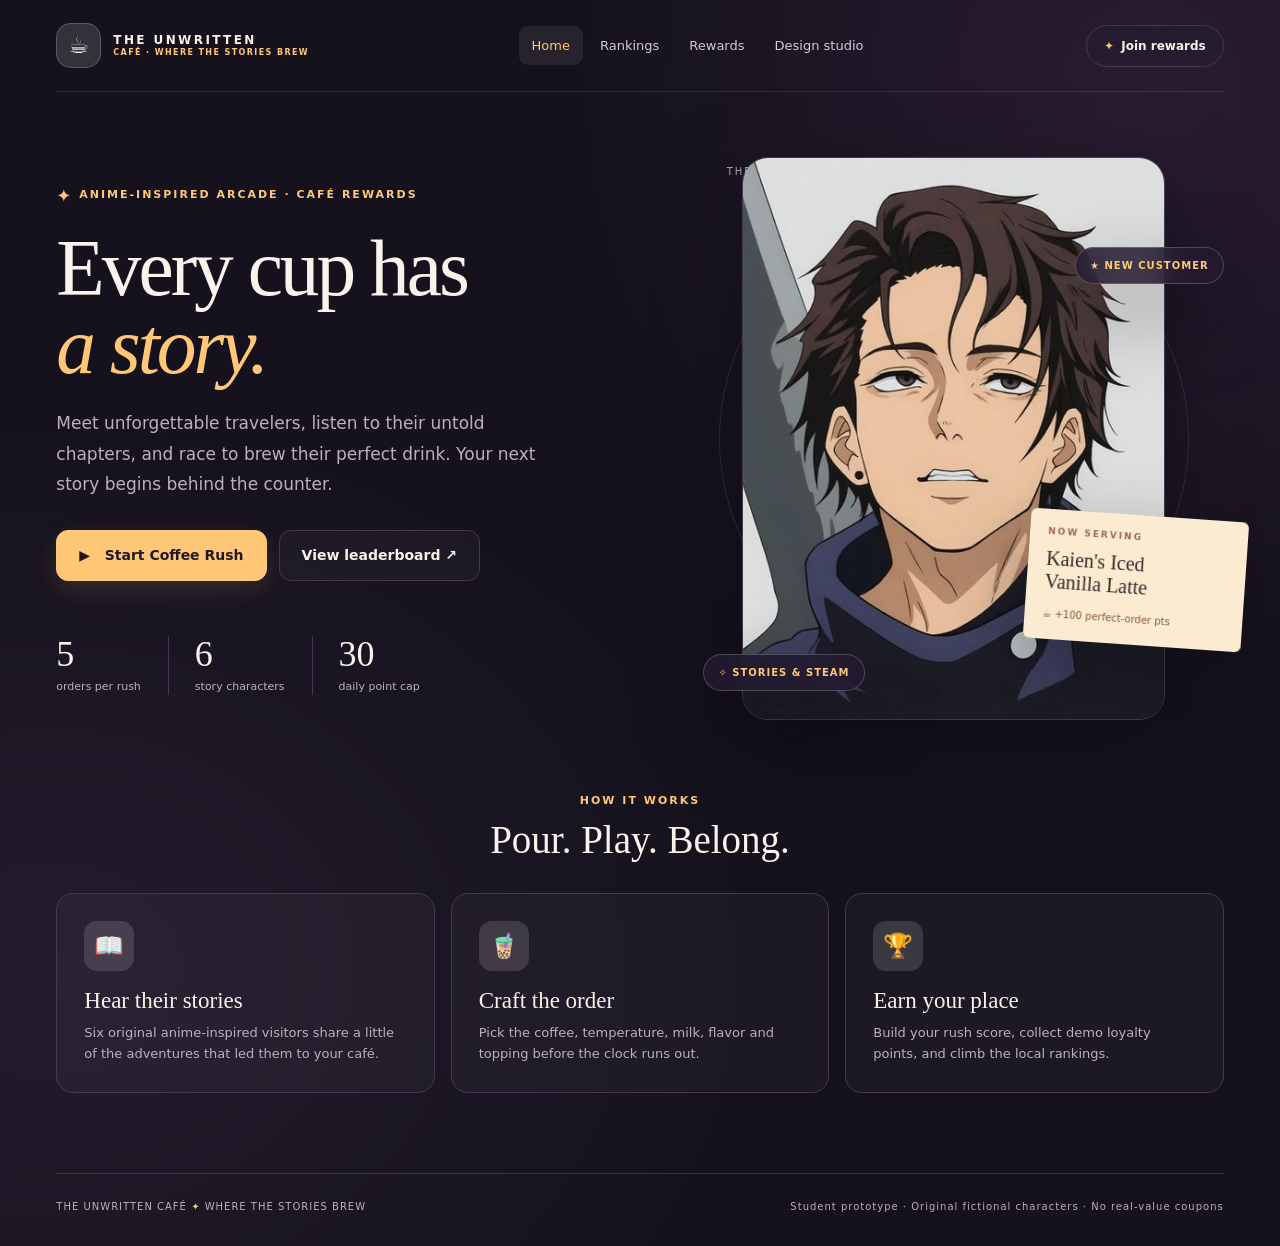
==== Play_Offline_Demo.html @ 2f31daa1 "Initial Commit" ====
<!doctype html>
<html lang="en">
<head>
  <meta charset="UTF-8" />
  <meta name="viewport" content="width=device-width, initial-scale=1.0" />
  <meta name="theme-color" content="#1c1626" />
  <meta name="description" content="Coffee Rush: Anime Edition — an original anime-inspired barista game for The Unwritten Café with demo member rewards and a local leaderboard." />
  <title>Coffee Rush: Anime Edition · The Unwritten Café</title>
  <style>
:root{--bg:#15121d;--bg2:#221b2c;--surface:#241d2f;--surface2:#2e2437;--line:#46394f;--text:#f9f4eb;--muted:#bdb0be;--accent:#ffc776;--accent2:#e08ac2;--accent-rgb:255,199,118;--good:#9ee7c4;--bad:#ffa7a0;--shadow:0 30px 80px #0a07115c;--serif:Georgia,'Times New Roman',serif}
*{box-sizing:border-box}html{scroll-behavior:smooth}body{margin:0;min-height:100vh;background:radial-gradient(ellipse at 90% 7%,#43294a70,transparent 35%),radial-gradient(ellipse at 4% 78%,#33253e80,transparent 40%),var(--bg);color:var(--text);font:15px/1.5 Inter,ui-sans-serif,system-ui,-apple-system,BlinkMacSystemFont,'Segoe UI',sans-serif}body[data-theme=mint]{--accent:#a8f2d8;--accent2:#a4dbe6;--accent-rgb:168,242,216;--bg:#10211f;--bg2:#1b312e;--surface:#1a302e;--surface2:#27403c;--line:#3d5d56;--muted:#b4d0c7}body[data-theme=amber]{--accent:#ffd28a;--accent2:#f5ad89;--accent-rgb:255,210,138;--bg:#241916;--bg2:#38251f;--surface:#38271f;--surface2:#473328;--line:#654937;--muted:#d2bbab}button,input,textarea,select{font:inherit}button{cursor:pointer}button:disabled{cursor:not-allowed;opacity:.48}button:focus-visible,input:focus-visible,select:focus-visible,textarea:focus-visible{outline:3px solid var(--accent);outline-offset:3px}a{color:var(--accent)}.site-shell{max-width:1380px;margin:auto;padding:0 clamp(18px,4.4vw,70px)}.topbar{height:92px;display:flex;align-items:center;justify-content:space-between;border-bottom:1px solid #ffffff1a;gap:20px}.brand{border:0;background:none;color:var(--text);display:flex;align-items:center;gap:12px;text-align:left;padding:4px 0;flex-shrink:0}.brand-icon{width:45px;height:45px;display:grid;place-items:center;font-size:23px;background:#fff2;border:1px solid #fff3;border-radius:15px}.brand-copy{display:flex;flex-direction:column;gap:0;letter-spacing:2.4px;line-height:1.3}.brand-copy b{font-size:12px;font-weight:900}.brand-copy small{font-size:8px;color:var(--accent);font-weight:700;letter-spacing:1.4px}.primary-nav{display:flex;gap:4px;align-items:center}.nav-btn{border:0;background:transparent;color:#d4cbd7;font-size:13px;padding:10px 13px;border-radius:9px;white-space:nowrap}.nav-btn.active,.nav-btn:hover{background:#ffffff12;color:var(--accent)}.member-chip{border:1px solid var(--line);color:var(--text);background:var(--surface);font-weight:700;border-radius:100px;padding:11px 17px;white-space:nowrap;font-size:12px}.member-chip:hover{border-color:var(--accent)}.member-dot{color:var(--accent);margin-right:3px}.screen{display:none;animation:appear .28s ease}.screen.active{display:block}@keyframes appear{from{opacity:.25;transform:translateY(8px)}to{opacity:1;transform:translateY(0)}}.hero{display:grid;grid-template-columns:1.05fr .95fr;min-height:640px;align-items:center;gap:30px;padding:65px 0 52px}.hero-copy{position:relative;z-index:2}.eyebrow{color:var(--accent);font-weight:800;font-size:11px;letter-spacing:2px}.sparkle{font-size:18px;vertical-align:middle}.hero h1{font:normal clamp(55px,6.2vw,91px)/.99 var(--serif);letter-spacing:-3px;margin:20px 0 22px}.hero h1 em{color:var(--accent);font-weight:normal}.hero p{max-width:480px;color:var(--muted);font-size:17px;line-height:1.8}.hero-actions{display:flex;flex-wrap:wrap;gap:12px;margin-top:30px}.btn{border-radius:12px;font-weight:850;padding:14px 22px;border:1px solid transparent;display:inline-flex;align-items:center;justify-content:center;transition:.18s;gap:8px;font-size:14px}.btn-primary{background:var(--accent);color:#221824;border-color:var(--accent);box-shadow:0 9px 23px rgba(var(--accent-rgb),.12)}.btn-primary:hover:not(:disabled){filter:brightness(1.07);transform:translateY(-1px)}.btn-ghost{background:#ffffff08;border-color:var(--line);color:var(--text)}.btn-ghost:hover{background:#ffffff14;border-color:var(--accent)}.btn-small{padding:10px 14px;font-size:12px}.hero-stats{display:flex;margin-top:55px;gap:26px}.hero-stats div{display:flex;flex-direction:column;padding-right:27px;border-right:1px solid var(--line)}.hero-stats div:last-child{border:0}.hero-stats strong{font:normal 36px/1 var(--serif);color:var(--text)}.hero-stats span{color:var(--muted);font-size:11px;margin-top:7px}.hero-visual{position:relative;min-height:530px;display:flex;align-items:center;justify-content:center}.glow-orb{position:absolute;width:420px;height:420px;background:radial-gradient(circle,#ffa6c349,#9a5a9840 52%,transparent 68%);border-radius:50%;filter:blur(10px)}.orbit{position:absolute;border:1px solid #eac1ab25;border-radius:50%;width:470px;height:470px;transform:rotate(-30deg)}.orbit-two{width:365px;height:365px;border-style:dashed;transform:rotate(27deg)}.preview-headline{position:absolute;top:7px;left:8%;font-size:10px;letter-spacing:2px;color:var(--muted);display:flex;gap:25px}.preview-headline span{color:var(--accent)}.hero-portrait{z-index:1;width:clamp(290px,33vw,440px);max-width:95%;filter:drop-shadow(0 23px 40px #0b091385)}.hero-portrait img{display:block;width:100%;aspect-ratio:3/4;object-fit:cover;object-position:50% 15%;border-radius:26px;border:1px solid #ffffff30;animation:floaty 6s ease-in-out infinite}.floating-tag,.floating-ticket{position:absolute;z-index:2;box-shadow:var(--shadow);backdrop-filter:blur(15px)}.floating-tag{background:#241b31d9;border:1px solid #fff3;border-radius:30px;padding:10px 14px;letter-spacing:1px;font-weight:800;font-size:10px;color:var(--accent)}.tag-top{top:90px;right:0}.tag-bottom{bottom:29px;left:20px}.floating-ticket{right:-4%;bottom:75px;background:#fbebd0;color:#35292a;transform:rotate(4deg);border-radius:6px;padding:16px 18px;width:218px}.floating-ticket small{display:block;font-size:9px;letter-spacing:2px;font-weight:900;color:#986c59}.floating-ticket strong{display:block;font:normal 20px/1.15 var(--serif);margin:8px 0}.floating-ticket span{font-size:10px;color:#865845}.section-intro{text-align:center;padding:16px 0 25px}.section-intro h2{font:normal 39px var(--serif);margin:6px}.feature-grid{display:grid;grid-template-columns:repeat(3,1fr);gap:16px;margin-bottom:80px}.feature{background:#ffffff08;border:1px solid var(--line);padding:27px;border-radius:17px}.feature-icon{display:grid;place-items:center;border-radius:13px;width:50px;height:50px;background:#fff2;font-size:24px}.feature h3{margin:17px 0 8px;font:normal 23px var(--serif)}.feature p{color:var(--muted);font-size:13px;margin:0;line-height:1.65}.footer{display:flex;justify-content:space-between;border-top:1px solid #fff2;padding:25px 0 32px;color:var(--muted);font-size:10px;letter-spacing:1px;gap:15px}.gold{color:var(--accent)}.section-top{padding:58px 0 27px;display:flex;justify-content:space-between;align-items:end;gap:25px}.section-top h2{font:normal clamp(33px,4vw,53px) var(--serif);letter-spacing:-1px;margin:7px 0}.section-top p{max-width:580px;margin:9px 0;color:var(--muted)}.soft-pill{background:#fff1;color:var(--accent);font-size:12px;font-weight:800;border:1px solid var(--line);padding:12px 17px;border-radius:50px;white-space:nowrap}.panel{background:linear-gradient(140deg,var(--surface),var(--bg2));border:1px solid var(--line);border-radius:19px;padding:25px}.panel h3{font:normal 25px var(--serif);margin:0 0 18px}.panel-top{display:flex;align-items:center;justify-content:space-between;gap:12px;margin-bottom:18px}.segmented{display:inline-flex;background:#0a08113a;padding:4px;border-radius:12px;gap:3px}.seg{background:none;color:var(--muted);border:0;padding:10px 19px;border-radius:9px;font-size:12px;font-weight:800}.seg.active{background:var(--accent);color:#28202a}.tiny-note{color:var(--muted);font-size:12px}.leader-row{display:grid;grid-template-columns:60px 1fr 140px;gap:12px;align-items:center;border-bottom:1px solid #fff1;padding:17px 12px;border-radius:10px}.leader-row:last-child{border-bottom:0}.leader-row.me{background:rgba(var(--accent-rgb),.12);border:1px solid rgba(var(--accent-rgb),.4);margin-top:4px}.rank-medal{font-size:23px;text-align:center}.player-name{font-weight:800}.player-meta{display:block;font-size:10px;color:var(--muted);font-weight:500}.leader-score{text-align:right;font-size:19px;font-weight:800;font-variant-numeric:tabular-nums}.leader-score small{font-size:10px;font-weight:500;color:var(--muted);display:block}.demo-note{font-size:11px;color:var(--muted);line-height:1.6;padding-top:16px}.panel-bottom-action{display:flex;justify-content:center;margin:25px 0 70px}.points-balance{display:flex;flex-direction:column;min-width:155px;text-align:center;border-radius:16px;background:rgba(var(--accent-rgb),.11);border:1px solid rgba(var(--accent-rgb),.36);padding:14px 25px}.points-balance small{font-size:10px;letter-spacing:1px;color:var(--muted);font-weight:800}.points-balance strong{font:normal 42px var(--serif);color:var(--accent)}.points-balance span{font-size:11px;color:var(--muted)}.reward-rules{display:grid;grid-template-columns:repeat(4,1fr);gap:12px;margin-bottom:25px}.reward-rules div{background:#fff1;padding:16px;border:1px solid var(--line);border-radius:12px;display:flex;flex-direction:column}.reward-rules b{color:var(--accent);font:normal 30px var(--serif)}.reward-rules span{font-size:12px;color:var(--muted)}.reward-grid{display:grid;grid-template-columns:repeat(4,1fr);gap:14px}.reward-card{border:1px solid var(--line);border-radius:16px;padding:23px;background:var(--surface);display:flex;flex-direction:column;min-height:238px}.reward-emoji{font-size:31px;margin-bottom:15px}.reward-card h3{font:normal 22px var(--serif);margin:0 0 8px}.reward-card p{font-size:12px;color:var(--muted);flex:1}.reward-card .cost{font-size:13px;color:var(--accent);font-weight:900;display:block;margin-bottom:12px}.reward-card .btn{width:100%}.two-column-below{display:grid;grid-template-columns:1fr 1fr;gap:16px;margin:25px 0 15px}.badge-list{display:flex;gap:10px;flex-wrap:wrap}.badge{background:#ffffff10;border:1px solid var(--line);border-radius:100px;padding:9px 14px;font-size:12px}.badge.locked{color:#827787;filter:grayscale(1)}.redemption-list{max-height:175px;overflow:auto}.redeem-item{border-bottom:1px solid var(--line);padding:8px 0;font-size:12px}.redeem-item small{display:block;color:var(--accent)}.muted{color:var(--muted)}.studio-grid{display:grid;grid-template-columns:1fr 1fr;gap:18px}.studio-panel{padding:26px}.studio-panel h3{font:normal 26px var(--serif);margin:12px 0 8px}.studio-panel p{color:var(--muted);font-size:13px}.studio-num{color:var(--accent);font-size:10px;letter-spacing:2px;font-weight:900}.studio-wide{grid-column:1/-1}.theme-options{display:flex;flex-wrap:wrap;gap:8px;margin-top:21px}.theme-swatch{background:#ffffff0d;color:var(--text);border:1px solid var(--line);padding:12px 14px;border-radius:10px;font-size:12px;font-weight:800}.theme-swatch.active{border-color:var(--accent);background:rgba(var(--accent-rgb),.12)}.swatch-dot{width:13px;height:13px;display:inline-block;vertical-align:middle;border-radius:50%;margin-right:6px}.plum-dot{background:#d991cb}.mint-dot{background:#a8f2d8}.amber-dot{background:#ffd28a}label{font-size:12px;display:block;font-weight:800;margin:12px 0 8px}select,input,textarea{width:100%;padding:13px;border-radius:9px;background:#100e18a8;color:var(--text);border:1px solid var(--line);resize:vertical}option{background:#251b2a}.form-hint{font-size:11px;color:var(--muted);display:block;margin-top:8px}.story-editor{display:grid;grid-template-columns:250px 1fr;gap:16px}.studio-actions{display:flex;gap:10px;align-items:center;margin-top:15px;flex-wrap:wrap}.studio-footer{display:flex;justify-content:space-between;align-items:center;gap:25px;margin:25px 0 70px}.studio-footer p{font-size:12px;color:var(--muted);max-width:600px}.game-header{display:flex;justify-content:space-between;gap:15px;align-items:center;padding:34px 0 17px}.game-header h2{font:normal 37px var(--serif);margin:4px 0}.game-header-right{display:flex;align-items:center;gap:24px}.metric{display:flex;flex-direction:column}.metric small{color:var(--muted);font-size:9px;font-weight:800;letter-spacing:1.5px}.metric strong{font-size:24px;font-variant-numeric:tabular-nums}.icon-button{border:1px solid var(--line);background:#ffffff0c;color:var(--text);border-radius:10px;width:40px;height:40px}.stage-track{display:grid;grid-template-columns:repeat(5,1fr);gap:7px;margin-bottom:22px}.stage-dot{height:6px;background:var(--line);border-radius:10px}.stage-dot.done{background:var(--good)}.stage-dot.current{background:var(--accent)}.game-stage{min-height:490px}.story-layout{display:grid;grid-template-columns:.85fr 1.15fr;gap:25px;align-items:stretch;margin-bottom:60px}.character-display{min-height:440px;overflow:hidden;position:relative;display:flex;align-items:flex-end;justify-content:center;background:radial-gradient(circle at 45% 43%,rgba(var(--accent-rgb),.15),transparent 58%),var(--surface);border:1px solid var(--line);border-radius:20px}.character-display img{position:absolute;inset:0;width:100%;height:100%;object-fit:cover;object-position:50% 14%;transform-origin:50% 0;animation:slideIn .6s cubic-bezier(.2,.8,.2,1) both,breathe 5s ease-in-out .6s infinite}.character-display::after{content:"";position:absolute;inset:0;pointer-events:none;background:linear-gradient(180deg,transparent 55%,#150f1dcc)}.character-display .portrait-caption{z-index:2}.character-display .portrait-caption{position:absolute;bottom:0;background:linear-gradient(transparent,#13101df0);padding:45px 15px 17px;left:0;right:0;text-align:center;color:var(--text);font:normal 26px var(--serif)}.story-box{padding:52px 45px;display:flex;flex-direction:column;justify-content:center;border:1px solid var(--line);border-radius:20px;background:linear-gradient(140deg,var(--surface),var(--bg2))}.chapter-kicker{color:var(--accent);font-size:11px;font-weight:900;letter-spacing:2px}.story-box h3{font:normal 44px var(--serif);margin:12px 0 5px}.story-box .alias{font-size:13px;color:var(--muted)}.speech{font:italic 21px/1.6 var(--serif);margin:35px 0;color:#fff6eb;min-height:116px}.story-box .btn{align-self:flex-start}.tip{font-size:11px;color:var(--muted);margin:15px 0}.brew-layout{display:grid;grid-template-columns:320px 1fr;gap:21px;align-items:start;margin-bottom:60px}.order-sidebar{position:sticky;top:20px}.order-ticket{background:#fbedd7;color:#382827;padding:23px;border-radius:13px;box-shadow:0 15px 0 #f4d8af10,0 26px 50px #0004}.order-ticket .ticket-top{text-align:center;letter-spacing:2px;font-size:10px;font-weight:900;border-bottom:2px dashed #b89b7c;padding-bottom:12px}.order-ticket h3{font:normal 30px/1.1 var(--serif);margin:15px 0 8px;text-align:center}.order-ticket .visitor{color:#926d55;text-align:center;font-size:11px;margin-bottom:22px}.ticket-ingredients{display:flex;flex-direction:column;gap:8px;padding:16px 0;border-top:1px dashed #c4aa88}.ticket-line{display:flex;align-items:start;justify-content:space-between;gap:10px;font-size:12px}.ticket-line b{font-size:12px;text-align:right}.ticket-bottom{text-align:center;border-top:1px dashed #c4aa88;margin-top:7px;padding-top:11px;font-size:10px;letter-spacing:1px}.character-mini{margin-top:15px;border:1px solid var(--line);border-radius:12px;background:var(--surface);display:flex;align-items:center;padding:9px;gap:12px}.character-mini .mini-art{width:60px;height:66px;overflow:hidden;flex:0 0 60px}.character-mini img{width:100%;height:100%;object-fit:cover;object-position:50% 15%;border-radius:50%;animation:bob 2.4s ease-in-out infinite}.character-mini strong{font-size:13px}.character-mini small{display:block;color:var(--muted);font-size:11px}.brew-main{background:linear-gradient(145deg,var(--surface),var(--bg2));border:1px solid var(--line);border-radius:18px;padding:22px 25px}.timer-line{display:flex;align-items:center;justify-content:space-between;gap:15px;margin-bottom:7px}.timer-line strong{color:var(--accent);font-size:23px;font-variant-numeric:tabular-nums}.timer-line strong.urgent{color:var(--bad)}.timer-line span{font-size:12px;font-weight:800}.timer-track{height:8px;background:#fff2;border-radius:10px;overflow:hidden}.timer-fill{height:100%;background:var(--accent);border-radius:10px;transition:width .12s linear}.timer-fill.urgent{background:var(--bad)}.brew-intro{display:flex;justify-content:space-between;align-items:center;gap:10px;margin:21px 0 17px}.brew-intro h3{font:normal 28px var(--serif);margin:0}.brew-intro span{font-size:12px;color:var(--muted)}.ingredient-group{margin:0 0 16px}.ingredient-group h4{font-size:11px;color:var(--accent);font-weight:900;letter-spacing:1.3px;text-transform:uppercase;margin:0 0 8px}.option-row{display:flex;gap:7px;flex-wrap:wrap}.ingredient-option{border:1px solid var(--line);background:#fff1;color:var(--text);font-size:12px;padding:9px 12px;border-radius:9px;transition:.15s}.ingredient-option:hover{border-color:var(--accent)}.ingredient-option.selected{background:var(--accent);border-color:var(--accent);color:#241b25;font-weight:900}.brew-controls{display:flex;justify-content:space-between;align-items:center;gap:20px;border-top:1px solid var(--line);margin-top:13px;padding-top:21px;flex-wrap:wrap}.tray-status{font-size:12px;color:var(--muted)}.brew-controls .btn{min-width:150px}.feedback-layout{display:grid;grid-template-columns:1fr 1fr;gap:20px;margin-bottom:60px}.feedback-hero,.feedback-details{background:var(--surface);border:1px solid var(--line);border-radius:18px;padding:45px 32px}.feedback-symbol{font-size:50px}.feedback-hero h3{font:normal 39px var(--serif);margin:7px 0}.feedback-hero p{color:var(--muted)}.feedback-plus{font:normal 52px var(--serif);color:var(--accent);margin:15px 0}.feedback-details h4{margin:0 0 20px;font:normal 25px var(--serif)}.feedback-item{display:flex;justify-content:space-between;border-bottom:1px solid var(--line);padding:10px 0;gap:12px;font-size:13px}.feedback-item span:first-child{color:var(--muted)}.correct-mark{color:var(--good);font-weight:800}.wrong-mark{color:var(--bad);font-weight:800}.feedback-quote{font:italic 17px/1.5 var(--serif);margin:22px 0 19px;color:#f3d4b7}.results-wrap{max-width:820px;margin:55px auto 75px;text-align:center}.results-icon{font-size:55px}.results-wrap h2{font:normal 55px var(--serif);margin:13px 0}.results-wrap>p{color:var(--muted)}.result-grid{display:grid;grid-template-columns:repeat(3,1fr);gap:13px;margin:30px 0}.result-stat{border:1px solid var(--line);background:var(--surface);padding:21px;border-radius:13px}.result-stat small{display:block;color:var(--muted);font-size:11px;text-transform:uppercase;letter-spacing:1px}.result-stat strong{font:normal 37px var(--serif);color:var(--accent)}.result-info{border:1px solid var(--line);background:#ffffff08;border-radius:14px;padding:24px;text-align:left}.result-info h3{margin:0 0 15px;font:normal 23px var(--serif)}.result-points{display:flex;align-items:center;justify-content:space-between;margin-bottom:6px;font-size:13px}.result-points b{color:var(--accent)}.result-actions{display:flex;gap:10px;justify-content:center;margin-top:28px;flex-wrap:wrap}.modal-backdrop{position:fixed;inset:0;background:#06030acb;z-index:10;display:flex;justify-content:center;align-items:center;padding:18px;backdrop-filter:blur(9px)}.hidden{display:none!important}.modal-card{position:relative;max-width:460px;width:100%;background:var(--surface);border:1px solid var(--line);border-radius:20px;padding:34px;box-shadow:var(--shadow)}.modal-card h2{font:normal 37px var(--serif);margin:13px 0}.modal-card p{color:var(--muted);font-size:13px;line-height:1.7}.modal-card input{margin-bottom:8px}.modal-close{position:absolute;top:17px;right:20px;background:none;border:0;color:var(--muted)}.form-error{color:var(--bad)!important;min-height:19px}.fill{width:100%}.toast{position:fixed;z-index:30;bottom:22px;right:22px;max-width:370px;padding:15px 21px;background:#fbebd3;color:#392a27;border-radius:12px;box-shadow:var(--shadow);font-size:13px;font-weight:800}
@media(max-width:1120px){.brand-copy small{display:none}.nav-btn{padding:8px 9px}.hero{min-height:570px}.hero-visual{min-height:465px}.orbit{width:385px;height:385px}.orbit-two{width:305px;height:305px}.floating-ticket{right:-2%;bottom:50px}.tag-top{right:0}.reward-grid{grid-template-columns:repeat(2,1fr)}}
@media(max-width:820px){.topbar{height:auto;min-height:78px;flex-wrap:wrap;padding:15px 0}.primary-nav{order:3;width:100%;overflow:auto;justify-content:center}.member-chip{margin-left:auto}.hero{grid-template-columns:1fr;padding:45px 0;gap:0}.hero h1{font-size:69px}.hero-visual{min-height:450px;max-width:550px;width:100%;margin:auto}.hero-stats{margin-top:35px}.feature-grid{grid-template-columns:1fr}.feature{padding:19px}.feature-grid{margin-bottom:50px}.brew-layout{grid-template-columns:1fr}.order-sidebar{position:static;display:grid;grid-template-columns:1fr 1fr;gap:12px}.character-mini{align-self:start;margin-top:0}.story-layout,.feedback-layout{grid-template-columns:1fr}.character-display{min-height:330px}.story-box{padding:35px}.story-box h3{font-size:34px}.reward-rules{grid-template-columns:repeat(2,1fr)}.studio-grid{grid-template-columns:1fr}.studio-wide{grid-column:auto}}
@media(max-width:540px){.site-shell{padding:0 15px}.brand-copy b{letter-spacing:1.5px;font-size:10px}.brand-icon{width:40px;height:40px}.member-chip{font-size:10px;padding:9px}.hero h1{font-size:55px}.hero p{font-size:14px}.hero-actions .btn{width:100%}.hero-stats{gap:9px}.hero-stats div{padding-right:13px}.hero-stats strong{font-size:30px}.hero-stats span{font-size:10px}.hero-visual{min-height:410px}.hero-portrait{width:290px}.orbit{width:280px;height:280px}.orbit-two{width:220px;height:220px}.floating-ticket{width:155px;padding:12px;right:0;bottom:40px}.floating-ticket strong{font-size:15px}.floating-ticket span{font-size:8px}.tag-top{top:54px}.tag-bottom{bottom:2px}.preview-headline{top:9px;font-size:8px}.footer{flex-direction:column}.section-top{align-items:start;flex-direction:column;padding-top:38px}.section-top h2{font-size:39px}.panel{padding:18px}.panel-top{flex-direction:column;align-items:start}.seg{padding:9px 13px}.leader-row{grid-template-columns:39px 1fr 85px;padding:14px 5px}.leader-score{font-size:16px}.points-balance{width:100%;flex-direction:row;align-items:center;justify-content:center;gap:10px}.points-balance strong{font-size:29px}.reward-grid{grid-template-columns:1fr 1fr;gap:9px}.reward-card{padding:15px;min-height:250px}.reward-card h3{font-size:18px}.reward-card p{font-size:11px}.reward-card .btn{font-size:11px;padding:9px}.two-column-below{grid-template-columns:1fr}.story-editor{grid-template-columns:1fr}.studio-footer{align-items:start;flex-direction:column}.game-header h2{font-size:27px}.game-header-right{gap:10px}.metric strong{font-size:18px}.story-box{padding:25px}.story-box .speech{font-size:18px}.order-sidebar{grid-template-columns:1fr}.order-ticket{padding:16px}.character-mini{display:none}.brew-main{padding:17px}.brew-intro{align-items:start;flex-direction:column}.result-grid{gap:7px}.result-stat{padding:14px 5px}.result-stat strong{font-size:26px}.results-wrap h2{font-size:41px}.feedback-hero,.feedback-details{padding:25px}.feedback-plus{font-size:40px}.modal-card{padding:27px}}
@media(prefers-reduced-motion:reduce){*{animation-duration:.01ms!important;transition-duration:.01ms!important;scroll-behavior:auto!important}}
/* Keep orbit decorations from creating sideways scrolling on narrow screens. */
html,body{overflow-x:clip}
@media(max-width:540px){.game-header{flex-direction:column;align-items:flex-start;gap:9px}.game-header-right{width:100%;justify-content:flex-end;gap:19px}.game-header-right .metric{min-width:60px}.metric strong{font-size:20px}}


/* Keep landing screen plainly visible on file launch even with reduced browser resources. */
#screen-home.active{display:block;opacity:1;visibility:visible}
body[data-theme] .hero-copy,body[data-theme] .hero-visual{opacity:1}

/* ---- anime-style motion for portraits ---- */
@keyframes breathe{0%,100%{transform:scale(1.03) translateY(0)}50%{transform:scale(1.07) translateY(-5px)}}
@keyframes slideIn{from{opacity:0;transform:translateX(-28px) scale(1.12);filter:brightness(1.6) blur(3px)}to{opacity:1;transform:translateX(0) scale(1.03);filter:none}}
@keyframes floaty{0%,100%{transform:translateY(0) rotate(-.6deg)}50%{transform:translateY(-12px) rotate(.6deg)}}
@keyframes bob{0%,100%{transform:translateY(0)}50%{transform:translateY(-4px)}}
@keyframes speechIn{from{opacity:0;transform:translateY(10px)}to{opacity:1;transform:none}}
.speech,.story-box h3,.story-box .alias{animation:speechIn .5s ease both}
.feedback-symbol{animation:bob 1.6s ease-in-out infinite}
@media (prefers-reduced-motion:reduce){.character-display img,.hero-portrait img,.character-mini img,.speech,.story-box h3,.story-box .alias,.feedback-symbol{animation:none!important}}
</style>
</head>
<body data-theme="plum">
  <div class="site-shell">
    <header class="topbar">
      <button type="button" class="brand" id="brand-home" aria-label="Go to home">
        <span class="brand-icon" aria-hidden="true">☕</span>
        <span class="brand-copy"><b>THE UNWRITTEN</b><small>CAFÉ · WHERE THE STORIES BREW</small></span>
      </button>
      <nav class="primary-nav" aria-label="Main navigation">
        <button class="nav-btn active" data-go="home">Home</button>
        <button class="nav-btn" data-go="leaderboard">Rankings</button>
        <button class="nav-btn" data-go="rewards">Rewards</button>
        <button class="nav-btn" data-go="studio">Design studio</button>
      </nav>
      <button id="member-button" class="member-chip" type="button"><span class="member-dot">✦</span> <span id="member-label">Join rewards</span></button>
    </header>

    <main id="app">
      <section class="screen active" id="screen-home" aria-labelledby="home-heading">
        <div class="hero">
          <div class="hero-copy">
            <span class="eyebrow"><span class="sparkle">✦</span> ANIME-INSPIRED ARCADE · CAFÉ REWARDS</span>
            <h1 id="home-heading">Every cup has<br /><em>a story.</em></h1>
            <p>Meet unforgettable travelers, listen to their untold chapters, and race to brew their perfect drink. Your next story begins behind the counter.</p>
            <div class="hero-actions">
              <button id="play-button" class="btn btn-primary" type="button">▶ &nbsp; Start Coffee Rush</button>
              <button class="btn btn-ghost" data-go="leaderboard" type="button">View leaderboard ↗</button>
            </div>
            <div class="hero-stats" aria-label="Game highlights">
              <div><strong>5</strong><span>orders per rush</span></div>
              <div><strong>6</strong><span>story characters</span></div>
              <div><strong>30</strong><span>daily point cap</span></div>
            </div>
          </div>
          <div class="hero-visual" aria-label="Illustrated character and order preview">
            <div class="glow-orb"></div>
            <div class="orbit orbit-one"></div><div class="orbit orbit-two"></div>
            <div class="preview-headline">THE AFTER-HOURS CHAPTER <span>01 / ∞</span></div>
            <div class="hero-portrait" id="hero-portrait"></div>
            <div class="floating-tag tag-top">★ NEW CUSTOMER</div>
            <div class="floating-ticket"><small>NOW SERVING</small><strong>Kaien's Iced<br />Vanilla Latte</strong><span>☕ +100 perfect-order pts</span></div>
            <div class="floating-tag tag-bottom">✧ STORIES & STEAM</div>
          </div>
        </div>
        <div class="section-intro"><span class="eyebrow">HOW IT WORKS</span><h2>Pour. Play. Belong.</h2></div>
        <div class="feature-grid">
          <div class="feature"><span class="feature-icon">📖</span><h3>Hear their stories</h3><p>Six original anime-inspired visitors share a little of the adventures that led them to your café.</p></div>
          <div class="feature"><span class="feature-icon">🧋</span><h3>Craft the order</h3><p>Pick the coffee, temperature, milk, flavor and topping before the clock runs out.</p></div>
          <div class="feature"><span class="feature-icon">🏆</span><h3>Earn your place</h3><p>Build your rush score, collect demo loyalty points, and climb the local rankings.</p></div>
        </div>
      </section>

      <section class="screen" id="screen-game" aria-labelledby="game-heading">
        <div class="game-header">
          <div><span class="eyebrow">NOW PLAYING · COFFEE RUSH</span><h2 id="game-heading">The midnight shift</h2></div>
          <div class="game-header-right"><div class="metric"><small>ORDER</small><strong id="round-label">1 / 5</strong></div><div class="metric"><small>SCORE</small><strong id="score-label">0</strong></div><button id="quit-button" class="icon-button" title="Quit this rush" aria-label="Quit rush">✕</button></div>
        </div>
        <div class="stage-track" id="stage-track" aria-label="Rush progress"></div>
        <div id="game-stage" class="game-stage"></div>
      </section>

      <section class="screen" id="screen-results" aria-labelledby="results-heading">
        <div id="results-content"></div>
      </section>

      <section class="screen" id="screen-leaderboard" aria-labelledby="leader-heading">
        <div class="section-top"><div><span class="eyebrow">THE CAFÉ COMMUNITY</span><h2 id="leader-heading">Hall of brewers <span class="gold">✦</span></h2><p>Earn your spot with your best rush score. Each nickname can hold one best score per ranking period.</p></div><span class="soft-pill">🏆 Score rankings</span></div>
        <div class="panel leaderboard-panel">
          <div class="panel-top"><div class="segmented" role="group" aria-label="Leaderboard period"><button class="seg active" data-period="weekly">This week</button><button class="seg" data-period="monthly">This month</button><button class="seg" data-period="all">All time</button></div><div class="tiny-note" id="leader-period"></div></div>
          <div class="leader-rows" id="leader-rows"></div>
          <div class="demo-note">ⓘ Prototype leaderboard: sample rivals are fictional; member scores are saved in this browser only. A real cross-device community requires an online server.</div>
        </div>
        <div class="panel-bottom-action"><button id="leader-play" class="btn btn-primary">Play to improve your rank →</button></div>
      </section>

      <section class="screen" id="screen-rewards" aria-labelledby="rewards-heading">
        <div class="section-top"><div><span class="eyebrow">BREW & EARN MEMBER CLUB</span><h2 id="rewards-heading">Good coffee. Great perks.</h2><p>Complete rounds and earn demo café loyalty points. Spend them on sample rewards.</p></div><div class="points-balance"><small>YOUR POINTS</small><strong id="balance-value">0</strong><span>✦ balance</span></div></div>
        <div class="reward-rules"><div><b>+5</b><span>complete a rush</span></div><div><b>+10</b><span>score at least 500</span></div><div><b>+5</b><span>all 5 orders perfect</span></div><div><b>30</b><span>max points per day</span></div></div>
        <div id="reward-cards" class="reward-grid"></div>
        <div class="two-column-below"><div class="panel"><h3>My achievements</h3><div id="badge-list" class="badge-list"></div></div><div class="panel"><h3>Demo redemption history</h3><div id="redemption-list" class="redemption-list"></div></div></div>
        <p class="demo-note">These vouchers are for the class prototype and cannot be redeemed at a real café. Actual rewards would need staff validation and a connected point-of-sale system.</p>
      </section>

      <section class="screen" id="screen-studio" aria-labelledby="studio-heading">
        <div class="section-top"><div><span class="eyebrow">BEHIND THE SCENES · DESIGN MODE</span><h2 id="studio-heading">Creator studio</h2><p>Change your game's look, brewing difficulty and a character's story, then play to see it in action.</p></div><span class="soft-pill">⚙ 3 editable tools</span></div>
        <div class="studio-grid">
          <div class="panel studio-panel"><div class="studio-num">01 / VISUAL DESIGN</div><h3>Choose a café palette</h3><p>Switch the entire interface accent and atmosphere.</p><div class="theme-options"><button class="theme-swatch active" data-set-theme="plum"><i class="swatch-dot plum-dot"></i> Midnight plum</button><button class="theme-swatch" data-set-theme="mint"><i class="swatch-dot mint-dot"></i> Jade latte</button><button class="theme-swatch" data-set-theme="amber"><i class="swatch-dot amber-dot"></i> Golden hour</button></div></div>
          <div class="panel studio-panel"><div class="studio-num">02 / GAME MECHANICS</div><h3>Adjust the countdown</h3><p>Change the starting seconds for every coffee order.</p><label for="seconds-select">Time per order</label><select id="seconds-select"><option value="25">25 seconds · Expert</option><option value="30">30 seconds · Standard</option><option value="45">45 seconds · Relaxed</option><option value="60">60 seconds · Story mode</option></select><small class="form-hint">Each next customer gets two fewer seconds (minimum 18).</small></div>
          <div class="panel studio-panel studio-wide"><div class="studio-num">03 / STORY DESIGN</div><h3>Write a customer's next chapter</h3><p>Edit a character's first dialogue line and see it during the next rush.</p><div class="story-editor"><div><label for="character-select">Select a visitor</label><select id="character-select"></select></div><div><label for="story-input">Opening dialogue</label><textarea id="story-input" rows="3" maxlength="180"></textarea><small class="form-hint"><span id="story-count">0</span>/180 characters</small></div></div><div class="studio-actions"><button id="save-story" class="btn btn-primary" type="button">Save story line</button><button id="reset-story" class="btn btn-ghost" type="button">Restore original</button><span id="studio-status" class="tiny-note" role="status" aria-live="polite"></span></div></div>
        </div>
        <div class="studio-footer"><p>All edits are local to this device. The game source also exposes editable character recipes, scoring, rewards and rankings.</p><button id="studio-play" class="btn btn-primary" type="button">Test my changes →</button></div>
      </section>
    </main>

    <footer class="footer"><span>THE UNWRITTEN CAFÉ <span class="gold">✦</span> WHERE THE STORIES BREW</span><span>Student prototype · Original fictional characters · No real-value coupons</span></footer>
  </div>

  <div class="modal-backdrop hidden" id="member-modal" role="dialog" aria-modal="true" aria-labelledby="member-modal-heading">
    <div class="modal-card"><button class="modal-close" id="close-member" aria-label="Close dialog">✕</button><span class="eyebrow">A CHAPTER OF YOUR OWN</span><h2 id="member-modal-heading">Join the member club</h2><p>Pick a nickname for your rewards balance and leaderboard. This is a local demo account—not a secure online login.</p><form id="member-form"><label for="nickname-input">Your café nickname</label><input id="nickname-input" name="nickname" required minlength="2" maxlength="18" placeholder="e.g. AnimeBean" autocomplete="off" /><p id="member-error" class="form-error" role="alert"></p><button type="submit" class="btn btn-primary fill">Enter the café →</button></form><p class="tiny-note">Use a nickname, not your real name. No password or personal details needed.</p></div>
  </div>
  <div id="toast" role="status" aria-live="polite" class="toast hidden"></div>
  <script>
/*
 * COFFEE RUSH: ANIME EDITION — The Unwritten Café
 * Fully offline student demonstration, no dependencies.
 * CUSTOMIZE: CHARACTERS (dialogue + recipes), INGREDIENTS, REWARDS,
 *            calculateOrderScore(), awardPoints(), and the demo RIVALS below.
 * Shared real-world login, POS redemption, and cross-device leaderboards
 * need a secure server and are deliberately NOT claimed by this prototype.
 */
'use strict';

const STORAGE_KEY = 'unwritten-cafe-rush-v1';
const INGREDIENTS = {
  base:    ['Espresso', 'Latte', 'Cappuccino', 'Mocha'],
  temp:    ['Hot', 'Iced', 'Blended'],
  milk:    ['None', 'Whole', 'Oat', 'Almond'],
  syrup:   ['None', 'Vanilla', 'Caramel', 'Hazelnut'],
  topping: ['None', 'Cold foam', 'Whipped cream', 'Cinnamon']
};
const FIELD_LABELS = {base:'Coffee base',temp:'Temperature',milk:'Milk',syrup:'Syrup',topping:'Topping'};
const FIELDS = Object.keys(INGREDIENTS);

const CHARACTERS = [
  {id:'kaien',name:'Kaien',alias:'The Starlight Guardian',color:'#8ed5e6',hair:'#dceaff',skin:'#f2c7ab',coat:'#253b60',style:'spiky',
   story:["I watched over a city of stars, but I couldn't protect every wish.","Tonight I'm learning that even guardians need somewhere to rest."],
   farewell:'Maybe the brightest promises are the ones we share with someone new.',
   drink:'Starlight Iced Latte',recipe:{base:'Latte',temp:'Iced',milk:'Oat',syrup:'Vanilla',topping:'Cold foam'}},
  {id:'rumi',name:'Rumi',alias:'The Horizon Chaser',color:'#ffa487',hair:'#bb5d43',skin:'#f4c3a0',coat:'#7b3736',style:'swept',
   story:["I sailed beyond the last page of my map to find a treasure no one believed in.","The best part wasn't the treasure. It was everyone who kept sailing beside me."],
   farewell:'The next island can wait. This is a story worth staying for.',
   drink:'Caramel Cloud Frappé',recipe:{base:'Mocha',temp:'Blended',milk:'Whole',syrup:'Caramel',topping:'Whipped cream'}},
  {id:'renji',name:'Renji',alias:'The Wayward Blade',color:'#93abc9',hair:'#354564',skin:'#dca98d',coat:'#48505f',style:'layered',
   story:["I've crossed a hundred roads searching for the person I promised to become.","I always take the wrong turn. Somehow it keeps leading me to people who need help."],
   farewell:"I still don't know the way forward—but at least I know why I travel.",
   drink:'Wanderer’s Double Espresso',recipe:{base:'Espresso',temp:'Hot',milk:'None',syrup:'None',topping:'None'}},
  {id:'sora',name:'Sora',alias:'The Sky Librarian',color:'#d3b3ff',hair:'#b69ad9',skin:'#f0c5b5',coat:'#5a5489',style:'long',
   story:["I collect unwritten stories from rooftops just as the sun goes down.","Every forgotten dream becomes a new constellation in my secret library."],
   farewell:'Tonight your café gets a chapter of its own.',
   drink:'Cinnamon Crown Cappuccino',recipe:{base:'Cappuccino',temp:'Hot',milk:'Almond',syrup:'Hazelnut',topping:'Cinnamon'}},
  {id:'mika',name:'Mika',alias:'The Neon Inventor',color:'#c5e4a4',hair:'#d9b46f',skin:'#eec7a4',coat:'#53715d',style:'tufted',
   story:["I built a machine that could replay yesterday, but it kept showing my mistakes.","So I took it apart and made something that could help me try again tomorrow."],
   farewell:'The next experiment? A coffee that tastes like a fresh start.',
   drink:'Neon Iced Mocha',recipe:{base:'Mocha',temp:'Iced',milk:'Whole',syrup:'None',topping:'Whipped cream'}},
  {id:'yori',name:'Yori',alias:'The Moonlit Musician',color:'#cba1e8',hair:'#4a3769',skin:'#e5b5a0',coat:'#503052',style:'long',
   story:["Every song I write is a letter I was too afraid to send.","I still leave a space in each melody for an answer I haven't heard yet."],
   farewell:'Perhaps the last note of this song is the first line of a new story.',
   drink:'Moonlight Vanilla Latte',recipe:{base:'Latte',temp:'Hot',milk:'Oat',syrup:'Vanilla',topping:'Cold foam'}}
];

const REWARDS = [
  {id:'syrup',icon:'🍯',name:'Syrup upgrade',desc:'Sample voucher for one flavor syrup upgrade.',cost:10},
  {id:'shot',icon:'☕',name:'Extra espresso shot',desc:'Sample voucher for one additional espresso shot.',cost:15},
  {id:'cookie',icon:'🍪',name:'Free cookie',desc:'Sample voucher for a cookie with a drink purchase.',cost:25},
  {id:'discount',icon:'🎟️',name:'10% off a drink',desc:'Sample voucher for a discount on one beverage.',cost:40}
];
const BADGES = [
  {id:'first',icon:'🌱',name:'First Chapter'},
  {id:'fivehundred',icon:'⚡',name:'Rush Regular'},
  {id:'perfect',icon:'⭐',name:'Perfect Pour'},
  {id:'three',icon:'🏅',name:'Café Regular'},
  {id:'champion',icon:'👑',name:'Rush Champion'}
];
const RIVALS = [
  {id:'demo1',name:'BeanShogun',weekly:765,monthly:810,all:835},
  {id:'demo2',name:'SkyLatte',weekly:730,monthly:775,all:806},
  {id:'demo3',name:'MochiMage',weekly:690,monthly:746,all:788},
  {id:'demo4',name:'BrewPirate',weekly:665,monthly:709,all:740},
  {id:'demo5',name:'CloudCup',weekly:620,monthly:676,all:704},
  {id:'demo6',name:'CinnamonStar',weekly:560,monthly:600,all:640}
];

function loadData(){try{const raw=JSON.parse(localStorage.getItem(STORAGE_KEY));if(raw && typeof raw==='object' && Array.isArray(raw.members) && Array.isArray(raw.scores)) return raw;}catch(_){}return {members:[],scores:[],currentId:null,config:{theme:'plum',seconds:30,stories:{}}};}
let data=loadData();
if(!data.config || typeof data.config!=='object')data.config={};
if(!['plum','mint','amber'].includes(data.config.theme))data.config.theme='plum';
if(![25,30,45,60].includes(Number(data.config.seconds)))data.config.seconds=30;
if(!data.config.stories || typeof data.config.stories!=='object')data.config.stories={};
function save(){try{localStorage.setItem(STORAGE_KEY,JSON.stringify(data));}catch(_){toast('Storage unavailable. Progress may not persist.');}}
function member(){return data.members.find(m=>m.id===data.currentId)||null;}
function esc(v){return String(v).replace(/[&<>"']/g,c=>({'&':'&amp;','<':'&lt;','>':'&gt;','"':'&quot;',"'":'&#39;'}[c]));}
function localDay(d=new Date()){return `${d.getFullYear()}-${String(d.getMonth()+1).padStart(2,'0')}-${String(d.getDate()).padStart(2,'0')}`;}
function weeklyStart(d=new Date()){const x=new Date(d);x.setHours(0,0,0,0);x.setDate(x.getDate()-(x.getDay()+6)%7);return x;}
function points(n){return Number(n||0).toLocaleString('en-CA');}
function $id(id){return document.getElementById(id);}
function toast(message){const el=$id('toast');el.textContent=message;el.classList.remove('hidden');clearTimeout(toast.timer);toast.timer=setTimeout(()=>el.classList.add('hidden'),3600);}
const PORTRAITS={"kaien": "[data-uri]", "rumi": "[data-uri]", "renji": "[data-uri]", "sora": "[data-uri]", "mika": "[data-uri]", "yori": "[data-uri]"};
function portrait(char){return `<img class="portrait-img" src="${PORTRAITS[char.id]||''}" alt="${esc(char.name)}, ${esc(char.alias)}" draggable="false">`;}

let activeScreen='home';
let leaderPeriod='weekly';
let game=null;
let memberAfterJoin=null;
function route(screen){
  if(screen!=='game' && game && (game.phase==='story'||game.phase==='prep'||game.phase==='feedback')){
    // Route exits gameplay only by user choice; avoid accidental score saving.
    if(activeScreen==='game' && !window.confirm('Leave this rush? This round will not count.')) return;
    stopTimer();game=null;
  }
  activeScreen=screen;
  document.querySelectorAll('.screen').forEach(el=>el.classList.toggle('active',el.id===`screen-${screen}`));
  document.querySelectorAll('.nav-btn').forEach(el=>el.classList.toggle('active',el.dataset.go===screen));
  if(screen==='leaderboard')renderLeaderboard();
  if(screen==='rewards')renderRewards();
  if(screen==='studio')renderStudio();
  window.scrollTo({top:0,behavior:'instant'});
}
function setMemberButton(){const m=member();$id('member-label').textContent=m?m.name:'Join rewards';}
function openMemberModal(next=null){memberAfterJoin=next;$id('member-modal').classList.remove('hidden');$id('nickname-input').value=member()?.name||'';$id('member-error').textContent='';setTimeout(()=>$id('nickname-input').focus(),0);}
function closeMemberModal(){$id('member-modal').classList.add('hidden');memberAfterJoin=null;}
function joinMember(e){e.preventDefault();const name=$id('nickname-input').value.trim().replace(/\s+/g,' ');if(name.length<2||name.length>18){$id('member-error').textContent='Use a nickname between 2 and 18 characters.';return;}
  let m=data.members.find(x=>x.name.toLowerCase()===name.toLowerCase());
  if(!m){m={id:`member-${Date.now()}-${Math.random().toString(36).slice(2,7)}`,name,points:0,played:0,badges:[],dailyEarned:{},redemptions:[]};data.members.push(m);}
  data.currentId=m.id;save();setMemberButton();const callback=memberAfterJoin;closeMemberModal();toast(`Welcome to The Unwritten Café, ${m.name}!`);if(callback)callback();else if(activeScreen==='rewards')renderRewards();else if(activeScreen==='leaderboard')renderLeaderboard();
}
function play(){if(!member()){openMemberModal(()=>startRound());return;}startRound();}
function shuffle(array){const a=[...array];for(let i=a.length-1;i>0;i--){const j=Math.floor(Math.random()*(i+1));[a[i],a[j]]=[a[j],a[i]];}return a;}
function startRound(){stopTimer();game={guests:shuffle(CHARACTERS).slice(0,5),index:0,score:0,perfect:0,streak:0,phase:'story',line:0,picks:{},remaining:0,duration:0,feedback:null};activeScreen='game';document.querySelectorAll('.screen').forEach(el=>el.classList.toggle('active',el.id==='screen-game'));document.querySelectorAll('.nav-btn').forEach(el=>el.classList.remove('active'));renderGame();window.scrollTo({top:0,behavior:'instant'});}
function currentGuest(){return game.guests[game.index];}
function renderGame(){if(!game)return;$id('round-label').textContent=`${game.index+1} / 5`;$id('score-label').textContent=points(game.score);$id('stage-track').innerHTML=game.guests.map((_,i)=>`<div class="stage-dot ${i<game.index?'done':i===game.index?'current':''}"></div>`).join('');if(game.phase==='story')renderStory();if(game.phase==='prep')renderBrew();if(game.phase==='feedback')renderFeedback();}
function renderStory(){const char=currentGuest();const line=game.line===0?(data.config.stories[char.id]||char.story[0]):char.story[1];$id('game-stage').innerHTML=`<div class="story-layout"><div class="character-display">${portrait(char)}<div class="portrait-caption">${esc(char.name)} ✦</div></div><div class="story-box"><span class="chapter-kicker">CHAPTER ${String(game.index+1).padStart(2,'0')} · UNWRITTEN ENCOUNTER</span><h3>${esc(char.name)} arrives.</h3><span class="alias">${esc(char.alias)}</span><div class="speech">“${esc(line)}”</div><button class="btn btn-primary" id="story-next">${game.line===0?'Continue the story →':'Start brewing ☕'}</button><p class="tip">The countdown starts only after the story, so you can enjoy the dialogue first.</p></div></div>`;}
function nextStory(){if(!game||game.phase!=='story')return;if(game.line===0){game.line=1;renderGame();}else{game.phase='prep';game.picks={};game.duration=Math.max(18,Number(data.config.seconds)-game.index*2);game.remaining=game.duration;renderGame();startTimer();}}
function startTimer(){stopTimer();const end=Date.now()+game.duration*1000;game.interval=setInterval(()=>{if(!game||game.phase!=='prep'){stopTimer();return;}game.remaining=Math.max(0,(end-Date.now())/1000);const timer=$id('time-left'),fill=$id('timer-fill');if(timer){timer.textContent=`${Math.ceil(game.remaining)}s`;timer.classList.toggle('urgent',game.remaining<=7);}if(fill){fill.style.width=`${game.remaining/game.duration*100}%`;fill.classList.toggle('urgent',game.remaining<=7);}if(game.remaining<=0)submitOrder(true);},100);}
function stopTimer(){if(game&&game.interval){clearInterval(game.interval);game.interval=null;}}
function renderBrew(){const char=currentGuest();const recipe=char.recipe;const lines=FIELDS.map(f=>`<div class="ticket-line"><span>${FIELD_LABELS[f]}</span><b>${esc(recipe[f])}</b></div>`).join('');const controls=FIELDS.map((field,i)=>`<div class="ingredient-group"><h4>${String(i+1).padStart(2,'0')} / ${FIELD_LABELS[field]}</h4><div class="option-row">${INGREDIENTS[field].map(option=>`<button type="button" class="ingredient-option ${game.picks[field]===option?'selected':''}" data-field="${field}" data-option="${esc(option)}" aria-pressed="${game.picks[field]===option}">${esc(option)}</button>`).join('')}</div></div>`).join('');const selected=FIELDS.filter(f=>game.picks[f]).length;
$id('game-stage').innerHTML=`<div class="brew-layout"><aside class="order-sidebar"><div class="order-ticket"><div class="ticket-top">THE UNWRITTEN CAFÉ<br/>OFFICIAL ORDER TICKET · #${game.index+1}</div><h3>${esc(char.drink)}</h3><div class="visitor">For ${esc(char.name)} · ${esc(char.alias)}</div><div class="ticket-ingredients">${lines}</div><div class="ticket-bottom">✧ WHERE THE STORIES BREW ✧</div></div><div class="character-mini"><div class="mini-art">${portrait(char)}</div><div><strong>${esc(char.name)} is waiting…</strong><small>“Make it just right!”</small></div></div></aside><div class="brew-main"><div class="timer-line"><span>⏱ BREW BEFORE TIME RUNS OUT</span><strong id="time-left">${Math.ceil(game.remaining)}s</strong></div><div class="timer-track"><div id="timer-fill" class="timer-fill" style="width:${game.remaining/game.duration*100}%"></div></div><div class="brew-intro"><h3>Build the perfect cup.</h3><span>Match all five parts of the ticket</span></div>${controls}<div class="brew-controls"><div class="tray-status" id="tray-status">${selected}/5 choices selected · ${selected===5?'Ready to serve!':'Choose every ingredient'}</div><div><button id="clear-tray" class="btn btn-ghost btn-small" type="button">Reset cup</button> <button id="serve-button" class="btn btn-primary" type="button" ${selected<5?'disabled':''}>Serve drink →</button></div></div></div></div>`;}
function chooseIngredient(field,option){if(!game||game.phase!=='prep'||!INGREDIENTS[field]?.includes(option))return;game.picks[field]=option;renderBrew();}
function calculateOrderScore(recipe,picks,remaining,duration,streak,expired){if(expired)return{exact:false,correctCount:0,gain:0,speed:0,combo:0};const correctCount=FIELDS.filter(f=>recipe[f]===picks[f]).length;const exact=correctCount===FIELDS.length;const speed=exact?Math.round(50*Math.max(0,remaining)/duration):0;const combo=exact&&streak>=1?25:0;const gain=exact?100+speed+combo:20*correctCount;return{exact,correctCount,gain,speed,combo};}
function submitOrder(expired=false){if(!game||game.phase!=='prep')return;if(!expired&&!FIELDS.every(f=>game.picks[f]))return;stopTimer();const char=currentGuest();const result=calculateOrderScore(char.recipe,game.picks,game.remaining,game.duration,game.streak,expired);game.score+=result.gain;if(result.exact){game.perfect++;game.streak++;}else game.streak=0;game.feedback={...result,expired};game.phase='feedback';renderGame();}
function renderFeedback(){const char=currentGuest();const r=game.feedback;const head=r.expired?'Time is up!':r.exact?'Perfectly brewed!':'Almost there!';const desc=r.expired?'Your customer waited too long. The next chapter can still be yours.':r.exact?'You matched every part of the order. Brilliant café service!':`You matched ${r.correctCount} of the 5 ingredients. Keep an eye on the ticket next time.`;const details=FIELDS.map(field=>`<div class="feedback-item"><span>${FIELD_LABELS[field]}</span><span class="${!r.expired&&game.picks[field]===char.recipe[field]?'correct-mark':'wrong-mark'}">${!r.expired&&game.picks[field]===char.recipe[field]?'✓':'✕'} ${esc(char.recipe[field])}</span></div>`).join('');$id('game-stage').innerHTML=`<div class="feedback-layout"><div class="feedback-hero"><div class="feedback-symbol">${r.exact?'🌟':r.expired?'⌛':'☕'}</div><h3>${head}</h3><p>${desc}</p><div class="feedback-plus">+${r.gain} pts</div><p>Correct ingredients: ${r.correctCount}/5 · Speed bonus: +${r.speed} · Streak bonus: +${r.combo}</p><div class="feedback-quote">“${esc(char.farewell)}”<br><small>— ${esc(char.name)}</small></div><button id="next-customer" class="btn btn-primary">${game.index===4?'See my results →':'Next customer →'}</button></div><div class="feedback-details"><h4>Order recap · ${esc(char.drink)}</h4>${details}<p class="tip">Green checks mean your choice matched the order. A red cross shows what the ticket required.</p></div></div>`;}
function nextCustomer(){if(!game||game.phase!=='feedback')return;if(game.index===4){finishRound();return;}game.index++;game.phase='story';game.line=0;game.picks={};game.feedback=null;renderGame();window.scrollTo({top:0,behavior:'smooth'});}
function awardPoints(m,score,perfect){const planned=5+(score>=500?10:0)+(perfect===5?5:0);const day=localDay();const already=Number(m.dailyEarned?.[day]||0);const earned=Math.max(0,Math.min(planned,30-already));m.dailyEarned[day]=already+earned;m.points+=earned;return{planned,earned,already,cap:30};}
function finishRound(){stopTimer();const m=member();if(!m){route('home');return;}const score=game.score,perfect=game.perfect;m.played++;const reward=awardPoints(m,score,perfect);const newBadgeIds=[];for(const [condition,id] of [[m.played>=1,'first'],[score>=500,'fivehundred'],[perfect===5,'perfect'],[m.played>=3,'three'],[score>=700,'champion']])if(condition&&!m.badges.includes(id)){m.badges.push(id);newBadgeIds.push(id);}data.scores.push({id:m.id,name:m.name,score,ts:Date.now()});const rank=getRanking('weekly').findIndex(x=>x.id===m.id)+1;save();const result={score,perfect,reward,rank,newBadgeIds};game=null;renderResults(result);route('results');}
function renderResults(r){$id('results-content').innerHTML=`<div class="results-wrap"><div class="results-icon">🏆</div><span class="eyebrow">RUSH COMPLETE · THE LAST CUP IS SERVED</span><h2>Your chapter is written.</h2><p>Five visitors, five stories, and a whole lot of coffee. Here's how you did.</p><div class="result-grid"><div class="result-stat"><small>Total score</small><strong>${points(r.score)}</strong></div><div class="result-stat"><small>Perfect orders</small><strong>${r.perfect} / 5</strong></div><div class="result-stat"><small>Weekly rank</small><strong>#${r.rank}</strong></div></div><div class="result-info"><h3>✦ Member rewards</h3><div class="result-points"><span>Round bonus ${r.reward.planned} points (daily maximum 30)</span><b>+${r.reward.earned} points earned</b></div>${r.reward.earned<r.reward.planned?`<p class="tiny-note">Your daily points cap limited this award. Come back another day to earn more.</p>`:''}${r.newBadgeIds.length?`<p class="tiny-note">New achievements: ${r.newBadgeIds.map(id=>esc(BADGES.find(b=>b.id===id).name)).join(', ')}</p>`:'<p class="tiny-note">Play again to improve your weekly rank and unlock more achievements.</p>'}</div><div class="result-actions"><button id="again-button" class="btn btn-primary">▶ Play another rush</button><button class="btn btn-ghost" data-go="leaderboard">See rankings</button><button class="btn btn-ghost" data-go="rewards">My rewards</button></div><p class="demo-note">Member points and leaderboards on this prototype are stored in this browser, not shared across devices.</p></div>`;}
function inPeriod(ts,period){if(period==='all')return true;const d=new Date(ts),today=new Date();return period==='weekly'?d>=weeklyStart(today):d.getFullYear()===today.getFullYear()&&d.getMonth()===today.getMonth();}
function getRanking(period){const leaders=new Map();for(const s of data.scores){if(!inPeriod(s.ts,period))continue;const m=data.members.find(x=>x.id===s.id);if(!m)continue;const previous=leaders.get(m.id);if(!previous||s.score>previous.score)leaders.set(m.id,{id:m.id,name:m.name,score:s.score,demo:false});}const entries=[...leaders.values(),...RIVALS.map(x=>({id:x.id,name:x.name,score:x[period],demo:true}))];return entries.sort((a,b)=>b.score-a.score||a.name.localeCompare(b.name));}
function renderLeaderboard(){const list=getRanking(leaderPeriod);const labels={weekly:`Week of ${weeklyStart().toLocaleDateString('en-CA',{month:'short',day:'numeric'})}`,monthly:new Date().toLocaleDateString('en-CA',{month:'long',year:'numeric'}),all:'All recorded rushes'};$id('leader-period').textContent=labels[leaderPeriod];document.querySelectorAll('.seg').forEach(b=>b.classList.toggle('active',b.dataset.period===leaderPeriod));const current=member();$id('leader-rows').innerHTML=list.map((m,i)=>`<div class="leader-row ${current?.id===m.id?'me':''}"><div class="rank-medal">${['🥇','🥈','🥉'][i]||`#${i+1}`}</div><div><span class="player-name">${esc(m.name)}${current?.id===m.id?' (you)':''}</span><small class="player-meta">${m.demo?'Sample rival · fictional':'Local café member'}</small></div><div class="leader-score">${points(m.score)}<small>rush score</small></div></div>`).join('');if(current&&!list.some(x=>x.id===current.id))$id('leader-rows').insertAdjacentHTML('beforeend',`<p class="tiny-note" style="padding:20px">Play a round to join the rankings, ${esc(current.name)}.</p>`);}
function renderRewards(){const m=member(),balance=m?.points||0;$id('balance-value').textContent=points(balance);$id('reward-cards').innerHTML=REWARDS.map(r=>`<div class="reward-card"><div class="reward-emoji">${r.icon}</div><h3>${esc(r.name)}</h3><p>${esc(r.desc)}</p><strong class="cost">✦ ${r.cost} points</strong><button type="button" class="btn ${balance>=r.cost?'btn-primary':'btn-ghost'} btn-small" data-redeem="${r.id}">${!m?'Join to redeem':balance>=r.cost?'Redeem demo reward':'Not enough points'}</button></div>`).join('');$id('badge-list').innerHTML=BADGES.map(b=>`<span class="badge ${m?.badges.includes(b.id)?'':'locked'}">${b.icon} ${esc(b.name)} ${m?.badges.includes(b.id)?'✓':'· locked'}</span>`).join('');$id('redemption-list').innerHTML=m?.redemptions?.length?m.redemptions.slice().reverse().slice(0,6).map(r=>`<div class="redeem-item">${esc(r.name)} · ${r.cost} points <small>${esc(r.code)} · demo only</small></div>`).join(''):'<p class="muted">No rewards redeemed yet. Play a round to earn points.</p>';}
function redeemReward(id){const r=REWARDS.find(x=>x.id===id);if(!r)return;const m=member();if(!m){openMemberModal(()=>renderRewards());return;}if(m.points<r.cost){toast(`You need ${r.cost-m.points} more points for ${r.name}.`);return;}m.points-=r.cost;const code=`DEMO-${id.toUpperCase()}-${Math.random().toString(36).slice(2,7).toUpperCase()}`;m.redemptions.push({name:r.name,cost:r.cost,code,ts:Date.now()});save();renderRewards();toast(`Sample voucher created: ${code}. Not valid for real purchases.`);}
function renderStudio(){document.body.dataset.theme=data.config.theme;document.querySelectorAll('.theme-swatch').forEach(b=>b.classList.toggle('active',b.dataset.setTheme===data.config.theme));$id('seconds-select').value=String(data.config.seconds);$id('character-select').innerHTML=CHARACTERS.map(c=>`<option value="${c.id}">${esc(c.name)} · ${esc(c.alias)}</option>`).join('');refreshStoryEditor();}
function refreshStoryEditor() {const c=CHARACTERS.find(x=>x.id===$id('character-select').value)||CHARACTERS[0];$id('story-input').value=data.config.stories[c.id]||c.story[0];$id('story-count').textContent=$id('story-input').value.length;$id('studio-status').textContent='';}
function saveStory(){const id=$id('character-select').value,c=CHARACTERS.find(x=>x.id===id),newText=$id('story-input').value.trim();if(!c||!newText){$id('studio-status').textContent='Dialogue cannot be empty.';return;}data.config.stories[id]=newText.slice(0,180);save();$id('studio-status').textContent=`Saved ${c.name}'s opening line ✓`;toast('Story changed! Test it in the next rush.');}

// Events are delegated so controls created during the game remain interactive.
document.addEventListener('click',e=>{const go=e.target.closest('[data-go]');if(go){route(go.dataset.go);return;}const ingredient=e.target.closest('[data-field][data-option]');if(ingredient){chooseIngredient(ingredient.dataset.field,ingredient.dataset.option);return;}const redeem=e.target.closest('[data-redeem]');if(redeem){redeemReward(redeem.dataset.redeem);return;}const period=e.target.closest('[data-period]');if(period){leaderPeriod=period.dataset.period;renderLeaderboard();return;}const theme=e.target.closest('[data-set-theme]');if(theme){data.config.theme=theme.dataset.setTheme;document.body.dataset.theme=data.config.theme;save();document.querySelectorAll('.theme-swatch').forEach(b=>b.classList.toggle('active',b===theme));toast('New café palette applied.');return;}});
$id('brand-home').addEventListener('click',()=>route('home'));
$id('member-button').addEventListener('click',()=>openMemberModal());
$id('close-member').addEventListener('click',closeMemberModal);
$id('member-modal').addEventListener('click',e=>{if(e.target===$id('member-modal'))closeMemberModal();});
document.addEventListener('keydown',e=>{if(e.key==='Escape'&&!$id('member-modal').classList.contains('hidden'))closeMemberModal();});
$id('member-form').addEventListener('submit',joinMember);
$id('play-button').addEventListener('click',play);
$id('leader-play').addEventListener('click',play);
$id('studio-play').addEventListener('click',play);
$id('quit-button').addEventListener('click',()=>route('home'));
$id('game-stage').addEventListener('click',e=>{if(e.target.closest('#story-next'))nextStory();if(e.target.closest('#serve-button'))submitOrder(false);if(e.target.closest('#clear-tray')){game.picks={};renderBrew();}if(e.target.closest('#next-customer'))nextCustomer();});
$id('results-content').addEventListener('click',e=>{if(e.target.closest('#again-button'))play();});
$id('seconds-select').addEventListener('change',e=>{data.config.seconds=Number(e.target.value);save();toast('Order countdown updated.');});
$id('character-select').addEventListener('change',refreshStoryEditor);
$id('story-input').addEventListener('input',e=>$id('story-count').textContent=e.target.value.length);
$id('save-story').addEventListener('click',saveStory);
$id('reset-story').addEventListener('click',()=>{const id=$id('character-select').value;delete data.config.stories[id];save();refreshStoryEditor();toast('Original dialogue restored.');});

// Initial page.
document.body.dataset.theme=data.config.theme;
$id('hero-portrait').innerHTML=portrait(CHARACTERS[0]);
setMemberButton();

</script>
</body>
</html>
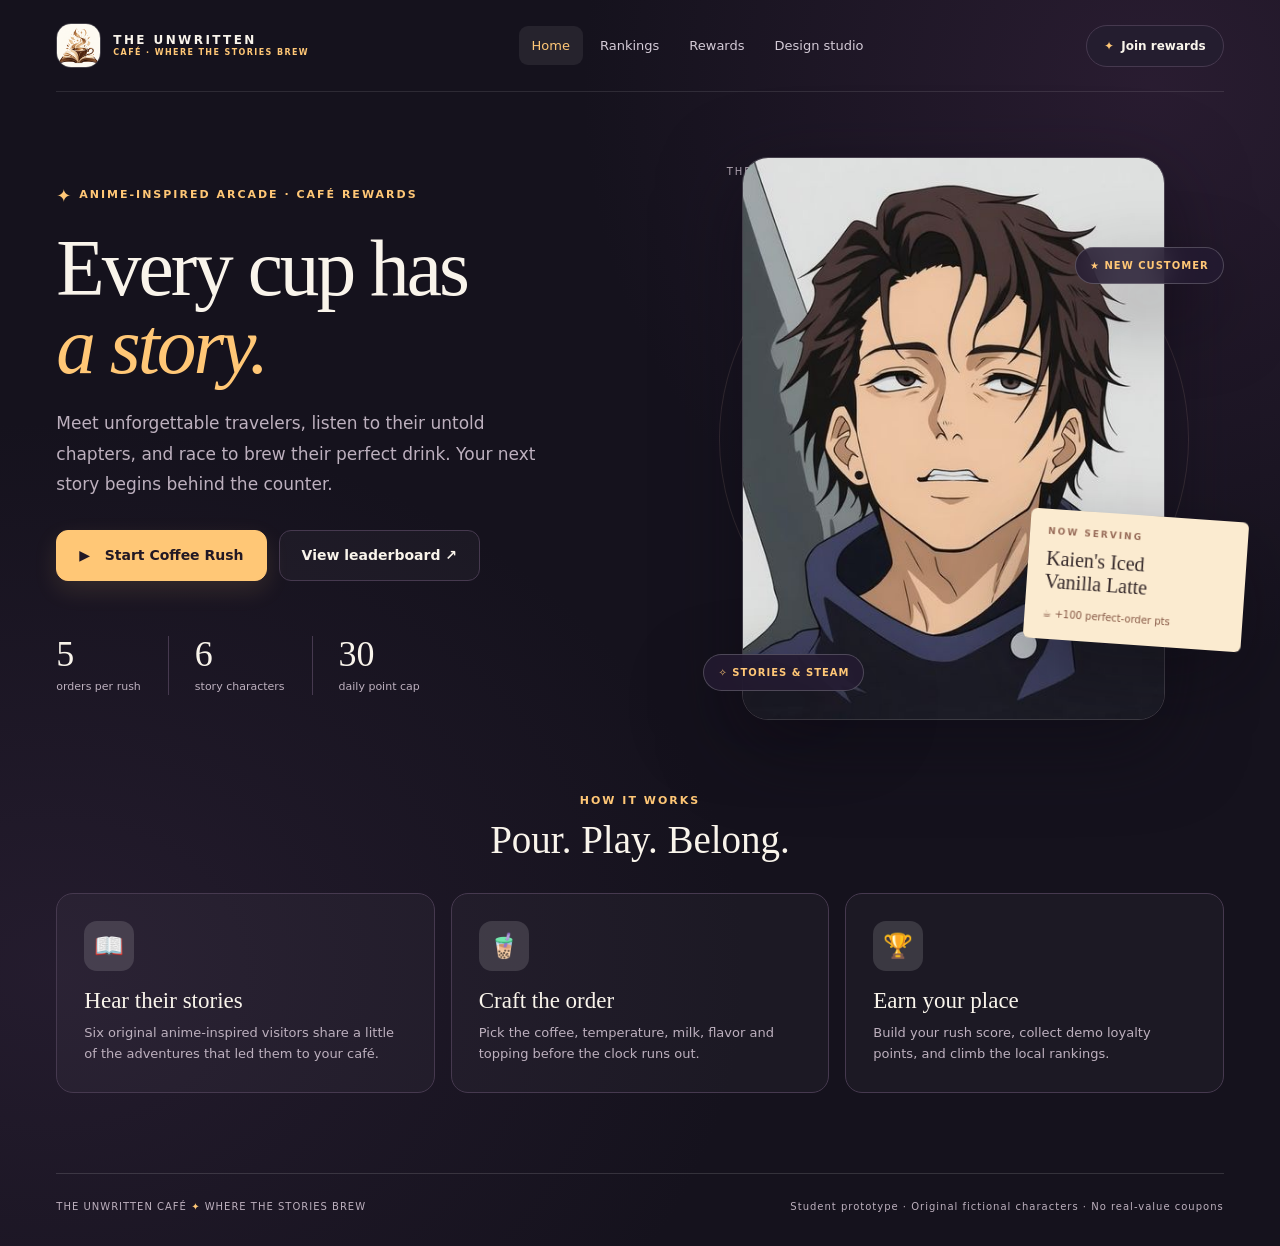
==== commit 12f212ab: "UI Changes" ====
--- a/Play_Offline_Demo.html
+++ b/Play_Offline_Demo.html
@@ -8,7 +8,7 @@
   <title>Coffee Rush: Anime Edition · The Unwritten Café</title>
   <style>
 :root{--bg:#15121d;--bg2:#221b2c;--surface:#241d2f;--surface2:#2e2437;--line:#46394f;--text:#f9f4eb;--muted:#bdb0be;--accent:#ffc776;--accent2:#e08ac2;--accent-rgb:255,199,118;--good:#9ee7c4;--bad:#ffa7a0;--shadow:0 30px 80px #0a07115c;--serif:Georgia,'Times New Roman',serif}
-*{box-sizing:border-box}html{scroll-behavior:smooth}body{margin:0;min-height:100vh;background:radial-gradient(ellipse at 90% 7%,#43294a70,transparent 35%),radial-gradient(ellipse at 4% 78%,#33253e80,transparent 40%),var(--bg);color:var(--text);font:15px/1.5 Inter,ui-sans-serif,system-ui,-apple-system,BlinkMacSystemFont,'Segoe UI',sans-serif}body[data-theme=mint]{--accent:#a8f2d8;--accent2:#a4dbe6;--accent-rgb:168,242,216;--bg:#10211f;--bg2:#1b312e;--surface:#1a302e;--surface2:#27403c;--line:#3d5d56;--muted:#b4d0c7}body[data-theme=amber]{--accent:#ffd28a;--accent2:#f5ad89;--accent-rgb:255,210,138;--bg:#241916;--bg2:#38251f;--surface:#38271f;--surface2:#473328;--line:#654937;--muted:#d2bbab}button,input,textarea,select{font:inherit}button{cursor:pointer}button:disabled{cursor:not-allowed;opacity:.48}button:focus-visible,input:focus-visible,select:focus-visible,textarea:focus-visible{outline:3px solid var(--accent);outline-offset:3px}a{color:var(--accent)}.site-shell{max-width:1380px;margin:auto;padding:0 clamp(18px,4.4vw,70px)}.topbar{height:92px;display:flex;align-items:center;justify-content:space-between;border-bottom:1px solid #ffffff1a;gap:20px}.brand{border:0;background:none;color:var(--text);display:flex;align-items:center;gap:12px;text-align:left;padding:4px 0;flex-shrink:0}.brand-icon{width:45px;height:45px;display:grid;place-items:center;font-size:23px;background:#fff2;border:1px solid #fff3;border-radius:15px}.brand-copy{display:flex;flex-direction:column;gap:0;letter-spacing:2.4px;line-height:1.3}.brand-copy b{font-size:12px;font-weight:900}.brand-copy small{font-size:8px;color:var(--accent);font-weight:700;letter-spacing:1.4px}.primary-nav{display:flex;gap:4px;align-items:center}.nav-btn{border:0;background:transparent;color:#d4cbd7;font-size:13px;padding:10px 13px;border-radius:9px;white-space:nowrap}.nav-btn.active,.nav-btn:hover{background:#ffffff12;color:var(--accent)}.member-chip{border:1px solid var(--line);color:var(--text);background:var(--surface);font-weight:700;border-radius:100px;padding:11px 17px;white-space:nowrap;font-size:12px}.member-chip:hover{border-color:var(--accent)}.member-dot{color:var(--accent);margin-right:3px}.screen{display:none;animation:appear .28s ease}.screen.active{display:block}@keyframes appear{from{opacity:.25;transform:translateY(8px)}to{opacity:1;transform:translateY(0)}}.hero{display:grid;grid-template-columns:1.05fr .95fr;min-height:640px;align-items:center;gap:30px;padding:65px 0 52px}.hero-copy{position:relative;z-index:2}.eyebrow{color:var(--accent);font-weight:800;font-size:11px;letter-spacing:2px}.sparkle{font-size:18px;vertical-align:middle}.hero h1{font:normal clamp(55px,6.2vw,91px)/.99 var(--serif);letter-spacing:-3px;margin:20px 0 22px}.hero h1 em{color:var(--accent);font-weight:normal}.hero p{max-width:480px;color:var(--muted);font-size:17px;line-height:1.8}.hero-actions{display:flex;flex-wrap:wrap;gap:12px;margin-top:30px}.btn{border-radius:12px;font-weight:850;padding:14px 22px;border:1px solid transparent;display:inline-flex;align-items:center;justify-content:center;transition:.18s;gap:8px;font-size:14px}.btn-primary{background:var(--accent);color:#221824;border-color:var(--accent);box-shadow:0 9px 23px rgba(var(--accent-rgb),.12)}.btn-primary:hover:not(:disabled){filter:brightness(1.07);transform:translateY(-1px)}.btn-ghost{background:#ffffff08;border-color:var(--line);color:var(--text)}.btn-ghost:hover{background:#ffffff14;border-color:var(--accent)}.btn-small{padding:10px 14px;font-size:12px}.hero-stats{display:flex;margin-top:55px;gap:26px}.hero-stats div{display:flex;flex-direction:column;padding-right:27px;border-right:1px solid var(--line)}.hero-stats div:last-child{border:0}.hero-stats strong{font:normal 36px/1 var(--serif);color:var(--text)}.hero-stats span{color:var(--muted);font-size:11px;margin-top:7px}.hero-visual{position:relative;min-height:530px;display:flex;align-items:center;justify-content:center}.glow-orb{position:absolute;width:420px;height:420px;background:radial-gradient(circle,#ffa6c349,#9a5a9840 52%,transparent 68%);border-radius:50%;filter:blur(10px)}.orbit{position:absolute;border:1px solid #eac1ab25;border-radius:50%;width:470px;height:470px;transform:rotate(-30deg)}.orbit-two{width:365px;height:365px;border-style:dashed;transform:rotate(27deg)}.preview-headline{position:absolute;top:7px;left:8%;font-size:10px;letter-spacing:2px;color:var(--muted);display:flex;gap:25px}.preview-headline span{color:var(--accent)}.hero-portrait{z-index:1;width:clamp(290px,33vw,440px);max-width:95%;filter:drop-shadow(0 23px 40px #0b091385)}.hero-portrait img{display:block;width:100%;aspect-ratio:3/4;object-fit:cover;object-position:50% 15%;border-radius:26px;border:1px solid #ffffff30;animation:floaty 6s ease-in-out infinite}.floating-tag,.floating-ticket{position:absolute;z-index:2;box-shadow:var(--shadow);backdrop-filter:blur(15px)}.floating-tag{background:#241b31d9;border:1px solid #fff3;border-radius:30px;padding:10px 14px;letter-spacing:1px;font-weight:800;font-size:10px;color:var(--accent)}.tag-top{top:90px;right:0}.tag-bottom{bottom:29px;left:20px}.floating-ticket{right:-4%;bottom:75px;background:#fbebd0;color:#35292a;transform:rotate(4deg);border-radius:6px;padding:16px 18px;width:218px}.floating-ticket small{display:block;font-size:9px;letter-spacing:2px;font-weight:900;color:#986c59}.floating-ticket strong{display:block;font:normal 20px/1.15 var(--serif);margin:8px 0}.floating-ticket span{font-size:10px;color:#865845}.section-intro{text-align:center;padding:16px 0 25px}.section-intro h2{font:normal 39px var(--serif);margin:6px}.feature-grid{display:grid;grid-template-columns:repeat(3,1fr);gap:16px;margin-bottom:80px}.feature{background:#ffffff08;border:1px solid var(--line);padding:27px;border-radius:17px}.feature-icon{display:grid;place-items:center;border-radius:13px;width:50px;height:50px;background:#fff2;font-size:24px}.feature h3{margin:17px 0 8px;font:normal 23px var(--serif)}.feature p{color:var(--muted);font-size:13px;margin:0;line-height:1.65}.footer{display:flex;justify-content:space-between;border-top:1px solid #fff2;padding:25px 0 32px;color:var(--muted);font-size:10px;letter-spacing:1px;gap:15px}.gold{color:var(--accent)}.section-top{padding:58px 0 27px;display:flex;justify-content:space-between;align-items:end;gap:25px}.section-top h2{font:normal clamp(33px,4vw,53px) var(--serif);letter-spacing:-1px;margin:7px 0}.section-top p{max-width:580px;margin:9px 0;color:var(--muted)}.soft-pill{background:#fff1;color:var(--accent);font-size:12px;font-weight:800;border:1px solid var(--line);padding:12px 17px;border-radius:50px;white-space:nowrap}.panel{background:linear-gradient(140deg,var(--surface),var(--bg2));border:1px solid var(--line);border-radius:19px;padding:25px}.panel h3{font:normal 25px var(--serif);margin:0 0 18px}.panel-top{display:flex;align-items:center;justify-content:space-between;gap:12px;margin-bottom:18px}.segmented{display:inline-flex;background:#0a08113a;padding:4px;border-radius:12px;gap:3px}.seg{background:none;color:var(--muted);border:0;padding:10px 19px;border-radius:9px;font-size:12px;font-weight:800}.seg.active{background:var(--accent);color:#28202a}.tiny-note{color:var(--muted);font-size:12px}.leader-row{display:grid;grid-template-columns:60px 1fr 140px;gap:12px;align-items:center;border-bottom:1px solid #fff1;padding:17px 12px;border-radius:10px}.leader-row:last-child{border-bottom:0}.leader-row.me{background:rgba(var(--accent-rgb),.12);border:1px solid rgba(var(--accent-rgb),.4);margin-top:4px}.rank-medal{font-size:23px;text-align:center}.player-name{font-weight:800}.player-meta{display:block;font-size:10px;color:var(--muted);font-weight:500}.leader-score{text-align:right;font-size:19px;font-weight:800;font-variant-numeric:tabular-nums}.leader-score small{font-size:10px;font-weight:500;color:var(--muted);display:block}.demo-note{font-size:11px;color:var(--muted);line-height:1.6;padding-top:16px}.panel-bottom-action{display:flex;justify-content:center;margin:25px 0 70px}.points-balance{display:flex;flex-direction:column;min-width:155px;text-align:center;border-radius:16px;background:rgba(var(--accent-rgb),.11);border:1px solid rgba(var(--accent-rgb),.36);padding:14px 25px}.points-balance small{font-size:10px;letter-spacing:1px;color:var(--muted);font-weight:800}.points-balance strong{font:normal 42px var(--serif);color:var(--accent)}.points-balance span{font-size:11px;color:var(--muted)}.reward-rules{display:grid;grid-template-columns:repeat(4,1fr);gap:12px;margin-bottom:25px}.reward-rules div{background:#fff1;padding:16px;border:1px solid var(--line);border-radius:12px;display:flex;flex-direction:column}.reward-rules b{color:var(--accent);font:normal 30px var(--serif)}.reward-rules span{font-size:12px;color:var(--muted)}.reward-grid{display:grid;grid-template-columns:repeat(4,1fr);gap:14px}.reward-card{border:1px solid var(--line);border-radius:16px;padding:23px;background:var(--surface);display:flex;flex-direction:column;min-height:238px}.reward-emoji{font-size:31px;margin-bottom:15px}.reward-card h3{font:normal 22px var(--serif);margin:0 0 8px}.reward-card p{font-size:12px;color:var(--muted);flex:1}.reward-card .cost{font-size:13px;color:var(--accent);font-weight:900;display:block;margin-bottom:12px}.reward-card .btn{width:100%}.two-column-below{display:grid;grid-template-columns:1fr 1fr;gap:16px;margin:25px 0 15px}.badge-list{display:flex;gap:10px;flex-wrap:wrap}.badge{background:#ffffff10;border:1px solid var(--line);border-radius:100px;padding:9px 14px;font-size:12px}.badge.locked{color:#827787;filter:grayscale(1)}.redemption-list{max-height:175px;overflow:auto}.redeem-item{border-bottom:1px solid var(--line);padding:8px 0;font-size:12px}.redeem-item small{display:block;color:var(--accent)}.muted{color:var(--muted)}.studio-grid{display:grid;grid-template-columns:1fr 1fr;gap:18px}.studio-panel{padding:26px}.studio-panel h3{font:normal 26px var(--serif);margin:12px 0 8px}.studio-panel p{color:var(--muted);font-size:13px}.studio-num{color:var(--accent);font-size:10px;letter-spacing:2px;font-weight:900}.studio-wide{grid-column:1/-1}.theme-options{display:flex;flex-wrap:wrap;gap:8px;margin-top:21px}.theme-swatch{background:#ffffff0d;color:var(--text);border:1px solid var(--line);padding:12px 14px;border-radius:10px;font-size:12px;font-weight:800}.theme-swatch.active{border-color:var(--accent);background:rgba(var(--accent-rgb),.12)}.swatch-dot{width:13px;height:13px;display:inline-block;vertical-align:middle;border-radius:50%;margin-right:6px}.plum-dot{background:#d991cb}.mint-dot{background:#a8f2d8}.amber-dot{background:#ffd28a}label{font-size:12px;display:block;font-weight:800;margin:12px 0 8px}select,input,textarea{width:100%;padding:13px;border-radius:9px;background:#100e18a8;color:var(--text);border:1px solid var(--line);resize:vertical}option{background:#251b2a}.form-hint{font-size:11px;color:var(--muted);display:block;margin-top:8px}.story-editor{display:grid;grid-template-columns:250px 1fr;gap:16px}.studio-actions{display:flex;gap:10px;align-items:center;margin-top:15px;flex-wrap:wrap}.studio-footer{display:flex;justify-content:space-between;align-items:center;gap:25px;margin:25px 0 70px}.studio-footer p{font-size:12px;color:var(--muted);max-width:600px}.game-header{display:flex;justify-content:space-between;gap:15px;align-items:center;padding:34px 0 17px}.game-header h2{font:normal 37px var(--serif);margin:4px 0}.game-header-right{display:flex;align-items:center;gap:24px}.metric{display:flex;flex-direction:column}.metric small{color:var(--muted);font-size:9px;font-weight:800;letter-spacing:1.5px}.metric strong{font-size:24px;font-variant-numeric:tabular-nums}.icon-button{border:1px solid var(--line);background:#ffffff0c;color:var(--text);border-radius:10px;width:40px;height:40px}.stage-track{display:grid;grid-template-columns:repeat(5,1fr);gap:7px;margin-bottom:22px}.stage-dot{height:6px;background:var(--line);border-radius:10px}.stage-dot.done{background:var(--good)}.stage-dot.current{background:var(--accent)}.game-stage{min-height:490px}.story-layout{display:grid;grid-template-columns:.85fr 1.15fr;gap:25px;align-items:stretch;margin-bottom:60px}.character-display{min-height:440px;overflow:hidden;position:relative;display:flex;align-items:flex-end;justify-content:center;background:radial-gradient(circle at 45% 43%,rgba(var(--accent-rgb),.15),transparent 58%),var(--surface);border:1px solid var(--line);border-radius:20px}.character-display img{position:absolute;inset:0;width:100%;height:100%;object-fit:cover;object-position:50% 14%;transform-origin:50% 0;animation:slideIn .6s cubic-bezier(.2,.8,.2,1) both,breathe 5s ease-in-out .6s infinite}.character-display::after{content:"";position:absolute;inset:0;pointer-events:none;background:linear-gradient(180deg,transparent 55%,#150f1dcc)}.character-display .portrait-caption{z-index:2}.character-display .portrait-caption{position:absolute;bottom:0;background:linear-gradient(transparent,#13101df0);padding:45px 15px 17px;left:0;right:0;text-align:center;color:var(--text);font:normal 26px var(--serif)}.story-box{padding:52px 45px;display:flex;flex-direction:column;justify-content:center;border:1px solid var(--line);border-radius:20px;background:linear-gradient(140deg,var(--surface),var(--bg2))}.chapter-kicker{color:var(--accent);font-size:11px;font-weight:900;letter-spacing:2px}.story-box h3{font:normal 44px var(--serif);margin:12px 0 5px}.story-box .alias{font-size:13px;color:var(--muted)}.speech{font:italic 21px/1.6 var(--serif);margin:35px 0;color:#fff6eb;min-height:116px}.story-box .btn{align-self:flex-start}.tip{font-size:11px;color:var(--muted);margin:15px 0}.brew-layout{display:grid;grid-template-columns:320px 1fr;gap:21px;align-items:start;margin-bottom:60px}.order-sidebar{position:sticky;top:20px}.order-ticket{background:#fbedd7;color:#382827;padding:23px;border-radius:13px;box-shadow:0 15px 0 #f4d8af10,0 26px 50px #0004}.order-ticket .ticket-top{text-align:center;letter-spacing:2px;font-size:10px;font-weight:900;border-bottom:2px dashed #b89b7c;padding-bottom:12px}.order-ticket h3{font:normal 30px/1.1 var(--serif);margin:15px 0 8px;text-align:center}.order-ticket .visitor{color:#926d55;text-align:center;font-size:11px;margin-bottom:22px}.ticket-ingredients{display:flex;flex-direction:column;gap:8px;padding:16px 0;border-top:1px dashed #c4aa88}.ticket-line{display:flex;align-items:start;justify-content:space-between;gap:10px;font-size:12px}.ticket-line b{font-size:12px;text-align:right}.ticket-bottom{text-align:center;border-top:1px dashed #c4aa88;margin-top:7px;padding-top:11px;font-size:10px;letter-spacing:1px}.character-mini{margin-top:15px;border:1px solid var(--line);border-radius:12px;background:var(--surface);display:flex;align-items:center;padding:9px;gap:12px}.character-mini .mini-art{width:60px;height:66px;overflow:hidden;flex:0 0 60px}.character-mini img{width:100%;height:100%;object-fit:cover;object-position:50% 15%;border-radius:50%;animation:bob 2.4s ease-in-out infinite}.character-mini strong{font-size:13px}.character-mini small{display:block;color:var(--muted);font-size:11px}.brew-main{background:linear-gradient(145deg,var(--surface),var(--bg2));border:1px solid var(--line);border-radius:18px;padding:22px 25px}.timer-line{display:flex;align-items:center;justify-content:space-between;gap:15px;margin-bottom:7px}.timer-line strong{color:var(--accent);font-size:23px;font-variant-numeric:tabular-nums}.timer-line strong.urgent{color:var(--bad)}.timer-line span{font-size:12px;font-weight:800}.timer-track{height:8px;background:#fff2;border-radius:10px;overflow:hidden}.timer-fill{height:100%;background:var(--accent);border-radius:10px;transition:width .12s linear}.timer-fill.urgent{background:var(--bad)}.brew-intro{display:flex;justify-content:space-between;align-items:center;gap:10px;margin:21px 0 17px}.brew-intro h3{font:normal 28px var(--serif);margin:0}.brew-intro span{font-size:12px;color:var(--muted)}.ingredient-group{margin:0 0 16px}.ingredient-group h4{font-size:11px;color:var(--accent);font-weight:900;letter-spacing:1.3px;text-transform:uppercase;margin:0 0 8px}.option-row{display:flex;gap:7px;flex-wrap:wrap}.ingredient-option{border:1px solid var(--line);background:#fff1;color:var(--text);font-size:12px;padding:9px 12px;border-radius:9px;transition:.15s}.ingredient-option:hover{border-color:var(--accent)}.ingredient-option.selected{background:var(--accent);border-color:var(--accent);color:#241b25;font-weight:900}.brew-controls{display:flex;justify-content:space-between;align-items:center;gap:20px;border-top:1px solid var(--line);margin-top:13px;padding-top:21px;flex-wrap:wrap}.tray-status{font-size:12px;color:var(--muted)}.brew-controls .btn{min-width:150px}.feedback-layout{display:grid;grid-template-columns:1fr 1fr;gap:20px;margin-bottom:60px}.feedback-hero,.feedback-details{background:var(--surface);border:1px solid var(--line);border-radius:18px;padding:45px 32px}.feedback-symbol{font-size:50px}.feedback-hero h3{font:normal 39px var(--serif);margin:7px 0}.feedback-hero p{color:var(--muted)}.feedback-plus{font:normal 52px var(--serif);color:var(--accent);margin:15px 0}.feedback-details h4{margin:0 0 20px;font:normal 25px var(--serif)}.feedback-item{display:flex;justify-content:space-between;border-bottom:1px solid var(--line);padding:10px 0;gap:12px;font-size:13px}.feedback-item span:first-child{color:var(--muted)}.correct-mark{color:var(--good);font-weight:800}.wrong-mark{color:var(--bad);font-weight:800}.feedback-quote{font:italic 17px/1.5 var(--serif);margin:22px 0 19px;color:#f3d4b7}.results-wrap{max-width:820px;margin:55px auto 75px;text-align:center}.results-icon{font-size:55px}.results-wrap h2{font:normal 55px var(--serif);margin:13px 0}.results-wrap>p{color:var(--muted)}.result-grid{display:grid;grid-template-columns:repeat(3,1fr);gap:13px;margin:30px 0}.result-stat{border:1px solid var(--line);background:var(--surface);padding:21px;border-radius:13px}.result-stat small{display:block;color:var(--muted);font-size:11px;text-transform:uppercase;letter-spacing:1px}.result-stat strong{font:normal 37px var(--serif);color:var(--accent)}.result-info{border:1px solid var(--line);background:#ffffff08;border-radius:14px;padding:24px;text-align:left}.result-info h3{margin:0 0 15px;font:normal 23px var(--serif)}.result-points{display:flex;align-items:center;justify-content:space-between;margin-bottom:6px;font-size:13px}.result-points b{color:var(--accent)}.result-actions{display:flex;gap:10px;justify-content:center;margin-top:28px;flex-wrap:wrap}.modal-backdrop{position:fixed;inset:0;background:#06030acb;z-index:10;display:flex;justify-content:center;align-items:center;padding:18px;backdrop-filter:blur(9px)}.hidden{display:none!important}.modal-card{position:relative;max-width:460px;width:100%;background:var(--surface);border:1px solid var(--line);border-radius:20px;padding:34px;box-shadow:var(--shadow)}.modal-card h2{font:normal 37px var(--serif);margin:13px 0}.modal-card p{color:var(--muted);font-size:13px;line-height:1.7}.modal-card input{margin-bottom:8px}.modal-close{position:absolute;top:17px;right:20px;background:none;border:0;color:var(--muted)}.form-error{color:var(--bad)!important;min-height:19px}.fill{width:100%}.toast{position:fixed;z-index:30;bottom:22px;right:22px;max-width:370px;padding:15px 21px;background:#fbebd3;color:#392a27;border-radius:12px;box-shadow:var(--shadow);font-size:13px;font-weight:800}
+*{box-sizing:border-box}html{scroll-behavior:smooth}body{margin:0;min-height:100vh;background:radial-gradient(ellipse at 90% 7%,#43294a70,transparent 35%),radial-gradient(ellipse at 4% 78%,#33253e80,transparent 40%),var(--bg);color:var(--text);font:15px/1.5 Inter,ui-sans-serif,system-ui,-apple-system,BlinkMacSystemFont,'Segoe UI',sans-serif}body[data-theme=mint]{--accent:#a8f2d8;--accent2:#a4dbe6;--accent-rgb:168,242,216;--bg:#10211f;--bg2:#1b312e;--surface:#1a302e;--surface2:#27403c;--line:#3d5d56;--muted:#b4d0c7}body[data-theme=amber]{--accent:#ffd28a;--accent2:#f5ad89;--accent-rgb:255,210,138;--bg:#241916;--bg2:#38251f;--surface:#38271f;--surface2:#473328;--line:#654937;--muted:#d2bbab}button,input,textarea,select{font:inherit}button{cursor:pointer}button:disabled{cursor:not-allowed;opacity:.48}button:focus-visible,input:focus-visible,select:focus-visible,textarea:focus-visible{outline:3px solid var(--accent);outline-offset:3px}a{color:var(--accent)}.site-shell{max-width:1380px;margin:auto;padding:0 clamp(18px,4.4vw,70px)}.topbar{height:92px;display:flex;align-items:center;justify-content:space-between;border-bottom:1px solid #ffffff1a;gap:20px}.brand{border:0;background:none;color:var(--text);display:flex;align-items:center;gap:12px;text-align:left;padding:4px 0;flex-shrink:0}.brand-icon{width:45px;height:45px;display:block;flex-shrink:0;object-fit:cover;border:1px solid #fff3;border-radius:15px}.brand-copy{display:flex;flex-direction:column;gap:0;letter-spacing:2.4px;line-height:1.3}.brand-copy b{font-size:12px;font-weight:900}.brand-copy small{font-size:8px;color:var(--accent);font-weight:700;letter-spacing:1.4px}.primary-nav{display:flex;gap:4px;align-items:center}.nav-btn{border:0;background:transparent;color:#d4cbd7;font-size:13px;padding:10px 13px;border-radius:9px;white-space:nowrap}.nav-btn.active,.nav-btn:hover{background:#ffffff12;color:var(--accent)}.member-chip{border:1px solid var(--line);color:var(--text);background:var(--surface);font-weight:700;border-radius:100px;padding:11px 17px;white-space:nowrap;font-size:12px}.member-chip:hover{border-color:var(--accent)}.member-dot{color:var(--accent);margin-right:3px}.screen{display:none;animation:appear .28s ease}.screen.active{display:block}@keyframes appear{from{opacity:.25;transform:translateY(8px)}to{opacity:1;transform:translateY(0)}}.hero{display:grid;grid-template-columns:1.05fr .95fr;min-height:640px;align-items:center;gap:30px;padding:65px 0 52px}.hero-copy{position:relative;z-index:2}.eyebrow{color:var(--accent);font-weight:800;font-size:11px;letter-spacing:2px}.sparkle{font-size:18px;vertical-align:middle}.hero h1{font:normal clamp(55px,6.2vw,91px)/.99 var(--serif);letter-spacing:-3px;margin:20px 0 22px}.hero h1 em{color:var(--accent);font-weight:normal}.hero p{max-width:480px;color:var(--muted);font-size:17px;line-height:1.8}.hero-actions{display:flex;flex-wrap:wrap;gap:12px;margin-top:30px}.btn{border-radius:12px;font-weight:850;padding:14px 22px;border:1px solid transparent;display:inline-flex;align-items:center;justify-content:center;transition:.18s;gap:8px;font-size:14px}.btn-primary{background:var(--accent);color:#221824;border-color:var(--accent);box-shadow:0 9px 23px rgba(var(--accent-rgb),.12)}.btn-primary:hover:not(:disabled){filter:brightness(1.07);transform:translateY(-1px)}.btn-ghost{background:#ffffff08;border-color:var(--line);color:var(--text)}.btn-ghost:hover{background:#ffffff14;border-color:var(--accent)}.btn-small{padding:10px 14px;font-size:12px}.hero-stats{display:flex;margin-top:55px;gap:26px}.hero-stats div{display:flex;flex-direction:column;padding-right:27px;border-right:1px solid var(--line)}.hero-stats div:last-child{border:0}.hero-stats strong{font:normal 36px/1 var(--serif);color:var(--text)}.hero-stats span{color:var(--muted);font-size:11px;margin-top:7px}.hero-visual{position:relative;min-height:530px;display:flex;align-items:center;justify-content:center}.glow-orb{position:absolute;width:420px;height:420px;background:radial-gradient(circle,#ffa6c349,#9a5a9840 52%,transparent 68%);border-radius:50%;filter:blur(10px)}.orbit{position:absolute;border:1px solid #eac1ab25;border-radius:50%;width:470px;height:470px;transform:rotate(-30deg)}.orbit-two{width:365px;height:365px;border-style:dashed;transform:rotate(27deg)}.preview-headline{position:absolute;top:7px;left:8%;font-size:10px;letter-spacing:2px;color:var(--muted);display:flex;gap:25px}.preview-headline span{color:var(--accent)}.hero-portrait{z-index:1;width:clamp(290px,33vw,440px);max-width:95%;filter:drop-shadow(0 23px 40px #0b091385)}.hero-portrait img{display:block;width:100%;aspect-ratio:3/4;object-fit:cover;object-position:50% 15%;border-radius:26px;border:1px solid #ffffff30;animation:floaty 6s ease-in-out infinite}.floating-tag,.floating-ticket{position:absolute;z-index:2;box-shadow:var(--shadow);backdrop-filter:blur(15px)}.floating-tag{background:#241b31d9;border:1px solid #fff3;border-radius:30px;padding:10px 14px;letter-spacing:1px;font-weight:800;font-size:10px;color:var(--accent)}.tag-top{top:90px;right:0}.tag-bottom{bottom:29px;left:20px}.floating-ticket{right:-4%;bottom:75px;background:#fbebd0;color:#35292a;transform:rotate(4deg);border-radius:6px;padding:16px 18px;width:218px}.floating-ticket small{display:block;font-size:9px;letter-spacing:2px;font-weight:900;color:#986c59}.floating-ticket strong{display:block;font:normal 20px/1.15 var(--serif);margin:8px 0}.floating-ticket span{font-size:10px;color:#865845}.section-intro{text-align:center;padding:16px 0 25px}.section-intro h2{font:normal 39px var(--serif);margin:6px}.feature-grid{display:grid;grid-template-columns:repeat(3,1fr);gap:16px;margin-bottom:80px}.feature{background:#ffffff08;border:1px solid var(--line);padding:27px;border-radius:17px}.feature-icon{display:grid;place-items:center;border-radius:13px;width:50px;height:50px;background:#fff2;font-size:24px}.feature h3{margin:17px 0 8px;font:normal 23px var(--serif)}.feature p{color:var(--muted);font-size:13px;margin:0;line-height:1.65}.footer{display:flex;justify-content:space-between;border-top:1px solid #fff2;padding:25px 0 32px;color:var(--muted);font-size:10px;letter-spacing:1px;gap:15px}.gold{color:var(--accent)}.section-top{padding:58px 0 27px;display:flex;justify-content:space-between;align-items:end;gap:25px}.section-top h2{font:normal clamp(33px,4vw,53px) var(--serif);letter-spacing:-1px;margin:7px 0}.section-top p{max-width:580px;margin:9px 0;color:var(--muted)}.soft-pill{background:#fff1;color:var(--accent);font-size:12px;font-weight:800;border:1px solid var(--line);padding:12px 17px;border-radius:50px;white-space:nowrap}.panel{background:linear-gradient(140deg,var(--surface),var(--bg2));border:1px solid var(--line);border-radius:19px;padding:25px}.panel h3{font:normal 25px var(--serif);margin:0 0 18px}.panel-top{display:flex;align-items:center;justify-content:space-between;gap:12px;margin-bottom:18px}.segmented{display:inline-flex;background:#0a08113a;padding:4px;border-radius:12px;gap:3px}.seg{background:none;color:var(--muted);border:0;padding:10px 19px;border-radius:9px;font-size:12px;font-weight:800}.seg.active{background:var(--accent);color:#28202a}.tiny-note{color:var(--muted);font-size:12px}.leader-row{display:grid;grid-template-columns:60px 1fr 140px;gap:12px;align-items:center;border-bottom:1px solid #fff1;padding:17px 12px;border-radius:10px}.leader-row:last-child{border-bottom:0}.leader-row.me{background:rgba(var(--accent-rgb),.12);border:1px solid rgba(var(--accent-rgb),.4);margin-top:4px}.rank-medal{font-size:23px;text-align:center}.player-name{font-weight:800}.player-meta{display:block;font-size:10px;color:var(--muted);font-weight:500}.leader-score{text-align:right;font-size:19px;font-weight:800;font-variant-numeric:tabular-nums}.leader-score small{font-size:10px;font-weight:500;color:var(--muted);display:block}.demo-note{font-size:11px;color:var(--muted);line-height:1.6;padding-top:16px}.panel-bottom-action{display:flex;justify-content:center;margin:25px 0 70px}.points-balance{display:flex;flex-direction:column;min-width:155px;text-align:center;border-radius:16px;background:rgba(var(--accent-rgb),.11);border:1px solid rgba(var(--accent-rgb),.36);padding:14px 25px}.points-balance small{font-size:10px;letter-spacing:1px;color:var(--muted);font-weight:800}.points-balance strong{font:normal 42px var(--serif);color:var(--accent)}.points-balance span{font-size:11px;color:var(--muted)}.reward-rules{display:grid;grid-template-columns:repeat(4,1fr);gap:12px;margin-bottom:25px}.reward-rules div{background:#fff1;padding:16px;border:1px solid var(--line);border-radius:12px;display:flex;flex-direction:column}.reward-rules b{color:var(--accent);font:normal 30px var(--serif)}.reward-rules span{font-size:12px;color:var(--muted)}.reward-grid{display:grid;grid-template-columns:repeat(4,1fr);gap:14px}.reward-card{border:1px solid var(--line);border-radius:16px;padding:23px;background:var(--surface);display:flex;flex-direction:column;min-height:238px}.reward-emoji{font-size:31px;margin-bottom:15px}.reward-card h3{font:normal 22px var(--serif);margin:0 0 8px}.reward-card p{font-size:12px;color:var(--muted);flex:1}.reward-card .cost{font-size:13px;color:var(--accent);font-weight:900;display:block;margin-bottom:12px}.reward-card .btn{width:100%}.two-column-below{display:grid;grid-template-columns:1fr 1fr;gap:16px;margin:25px 0 15px}.badge-list{display:flex;gap:10px;flex-wrap:wrap}.badge{background:#ffffff10;border:1px solid var(--line);border-radius:100px;padding:9px 14px;font-size:12px}.badge.locked{color:#827787;filter:grayscale(1)}.redemption-list{max-height:175px;overflow:auto}.redeem-item{border-bottom:1px solid var(--line);padding:8px 0;font-size:12px}.redeem-item small{display:block;color:var(--accent)}.muted{color:var(--muted)}.studio-grid{display:grid;grid-template-columns:1fr 1fr;gap:18px}.studio-panel{padding:26px}.studio-panel h3{font:normal 26px var(--serif);margin:12px 0 8px}.studio-panel p{color:var(--muted);font-size:13px}.studio-num{color:var(--accent);font-size:10px;letter-spacing:2px;font-weight:900}.studio-wide{grid-column:1/-1}.theme-options{display:flex;flex-wrap:wrap;gap:8px;margin-top:21px}.theme-swatch{background:#ffffff0d;color:var(--text);border:1px solid var(--line);padding:12px 14px;border-radius:10px;font-size:12px;font-weight:800}.theme-swatch.active{border-color:var(--accent);background:rgba(var(--accent-rgb),.12)}.swatch-dot{width:13px;height:13px;display:inline-block;vertical-align:middle;border-radius:50%;margin-right:6px}.plum-dot{background:#d991cb}.mint-dot{background:#a8f2d8}.amber-dot{background:#ffd28a}label{font-size:12px;display:block;font-weight:800;margin:12px 0 8px}select,input,textarea{width:100%;padding:13px;border-radius:9px;background:#100e18a8;color:var(--text);border:1px solid var(--line);resize:vertical}option{background:#251b2a}.form-hint{font-size:11px;color:var(--muted);display:block;margin-top:8px}.story-editor{display:grid;grid-template-columns:250px 1fr;gap:16px}.studio-actions{display:flex;gap:10px;align-items:center;margin-top:15px;flex-wrap:wrap}.studio-footer{display:flex;justify-content:space-between;align-items:center;gap:25px;margin:25px 0 70px}.studio-footer p{font-size:12px;color:var(--muted);max-width:600px}.game-header{display:flex;justify-content:space-between;gap:15px;align-items:center;padding:34px 0 17px}.game-header h2{font:normal 37px var(--serif);margin:4px 0}.game-header-right{display:flex;align-items:center;gap:24px}.metric{display:flex;flex-direction:column}.metric small{color:var(--muted);font-size:9px;font-weight:800;letter-spacing:1.5px}.metric strong{font-size:24px;font-variant-numeric:tabular-nums}.icon-button{border:1px solid var(--line);background:#ffffff0c;color:var(--text);border-radius:10px;width:40px;height:40px}.stage-track{display:grid;grid-template-columns:repeat(5,1fr);gap:7px;margin-bottom:22px}.stage-dot{height:6px;background:var(--line);border-radius:10px}.stage-dot.done{background:var(--good)}.stage-dot.current{background:var(--accent)}.game-stage{min-height:490px}.story-layout{display:grid;grid-template-columns:.85fr 1.15fr;gap:25px;align-items:stretch;margin-bottom:60px}.character-display{min-height:440px;overflow:hidden;position:relative;display:flex;align-items:flex-end;justify-content:center;background:radial-gradient(circle at 45% 43%,rgba(var(--accent-rgb),.15),transparent 58%),var(--surface);border:1px solid var(--line);border-radius:20px}.character-display img{position:absolute;inset:0;width:100%;height:100%;object-fit:cover;object-position:50% 14%;transform-origin:50% 0;animation:slideIn .6s cubic-bezier(.2,.8,.2,1) both,breathe 5s ease-in-out .6s infinite}.character-display::after{content:"";position:absolute;inset:0;pointer-events:none;background:linear-gradient(180deg,transparent 55%,#150f1dcc)}.character-display .portrait-caption{z-index:2}.character-display .portrait-caption{position:absolute;bottom:0;background:linear-gradient(transparent,#13101df0);padding:45px 15px 17px;left:0;right:0;text-align:center;color:var(--text);font:normal 26px var(--serif)}.story-box{padding:52px 45px;display:flex;flex-direction:column;justify-content:center;border:1px solid var(--line);border-radius:20px;background:linear-gradient(140deg,var(--surface),var(--bg2))}.chapter-kicker{color:var(--accent);font-size:11px;font-weight:900;letter-spacing:2px}.story-box h3{font:normal 44px var(--serif);margin:12px 0 5px}.story-box .alias{font-size:13px;color:var(--muted)}.speech{font:italic 21px/1.6 var(--serif);margin:35px 0;color:#fff6eb;min-height:116px}.story-box .btn{align-self:flex-start}.tip{font-size:11px;color:var(--muted);margin:15px 0}.brew-layout{display:grid;grid-template-columns:320px 1fr;gap:21px;align-items:start;margin-bottom:60px}.order-sidebar{position:sticky;top:20px}.order-ticket{background:#fbedd7;color:#382827;padding:23px;border-radius:13px;box-shadow:0 15px 0 #f4d8af10,0 26px 50px #0004}.order-ticket .ticket-top{text-align:center;letter-spacing:2px;font-size:10px;font-weight:900;border-bottom:2px dashed #b89b7c;padding-bottom:12px}.order-ticket h3{font:normal 30px/1.1 var(--serif);margin:15px 0 8px;text-align:center}.order-ticket .visitor{color:#926d55;text-align:center;font-size:11px;margin-bottom:22px}.ticket-ingredients{display:flex;flex-direction:column;gap:8px;padding:16px 0;border-top:1px dashed #c4aa88}.ticket-line{display:flex;align-items:start;justify-content:space-between;gap:10px;font-size:12px}.ticket-line b{font-size:12px;text-align:right}.ticket-bottom{text-align:center;border-top:1px dashed #c4aa88;margin-top:7px;padding-top:11px;font-size:10px;letter-spacing:1px}.character-mini{margin-top:15px;border:1px solid var(--line);border-radius:12px;background:var(--surface);display:flex;align-items:center;padding:9px;gap:12px}.character-mini .mini-art{width:60px;height:66px;overflow:hidden;flex:0 0 60px}.character-mini img{width:100%;height:100%;object-fit:cover;object-position:50% 15%;border-radius:50%;animation:bob 2.4s ease-in-out infinite}.character-mini strong{font-size:13px}.character-mini small{display:block;color:var(--muted);font-size:11px}.brew-main{background:linear-gradient(145deg,var(--surface),var(--bg2));border:1px solid var(--line);border-radius:18px;padding:22px 25px}.timer-line{display:flex;align-items:center;justify-content:space-between;gap:15px;margin-bottom:7px}.timer-line strong{color:var(--accent);font-size:23px;font-variant-numeric:tabular-nums}.timer-line strong.urgent{color:var(--bad)}.timer-line span{font-size:12px;font-weight:800}.timer-track{height:8px;background:#fff2;border-radius:10px;overflow:hidden}.timer-fill{height:100%;background:var(--accent);border-radius:10px;transition:width .12s linear}.timer-fill.urgent{background:var(--bad)}.brew-intro{display:flex;justify-content:space-between;align-items:center;gap:10px;margin:21px 0 17px}.brew-intro h3{font:normal 28px var(--serif);margin:0}.brew-intro span{font-size:12px;color:var(--muted)}.ingredient-group{margin:0 0 16px}.ingredient-group h4{font-size:11px;color:var(--accent);font-weight:900;letter-spacing:1.3px;text-transform:uppercase;margin:0 0 8px}.option-row{display:flex;gap:7px;flex-wrap:wrap}.ingredient-option{border:1px solid var(--line);background:#fff1;color:var(--text);font-size:12px;padding:9px 12px;border-radius:9px;transition:.15s}.ingredient-option:hover{border-color:var(--accent)}.ingredient-option.selected{background:var(--accent);border-color:var(--accent);color:#241b25;font-weight:900}.brew-controls{display:flex;justify-content:space-between;align-items:center;gap:20px;border-top:1px solid var(--line);margin-top:13px;padding-top:21px;flex-wrap:wrap}.tray-status{font-size:12px;color:var(--muted)}.brew-controls .btn{min-width:150px}.feedback-layout{display:grid;grid-template-columns:1fr 1fr;gap:20px;margin-bottom:60px}.feedback-hero,.feedback-details{background:var(--surface);border:1px solid var(--line);border-radius:18px;padding:45px 32px}.feedback-symbol{font-size:50px}.feedback-hero h3{font:normal 39px var(--serif);margin:7px 0}.feedback-hero p{color:var(--muted)}.feedback-plus{font:normal 52px var(--serif);color:var(--accent);margin:15px 0}.feedback-details h4{margin:0 0 20px;font:normal 25px var(--serif)}.feedback-item{display:flex;justify-content:space-between;border-bottom:1px solid var(--line);padding:10px 0;gap:12px;font-size:13px}.feedback-item span:first-child{color:var(--muted)}.correct-mark{color:var(--good);font-weight:800}.wrong-mark{color:var(--bad);font-weight:800}.feedback-quote{font:italic 17px/1.5 var(--serif);margin:22px 0 19px;color:#f3d4b7}.results-wrap{max-width:820px;margin:55px auto 75px;text-align:center}.results-icon{font-size:55px}.results-wrap h2{font:normal 55px var(--serif);margin:13px 0}.results-wrap>p{color:var(--muted)}.result-grid{display:grid;grid-template-columns:repeat(3,1fr);gap:13px;margin:30px 0}.result-stat{border:1px solid var(--line);background:var(--surface);padding:21px;border-radius:13px}.result-stat small{display:block;color:var(--muted);font-size:11px;text-transform:uppercase;letter-spacing:1px}.result-stat strong{font:normal 37px var(--serif);color:var(--accent)}.result-info{border:1px solid var(--line);background:#ffffff08;border-radius:14px;padding:24px;text-align:left}.result-info h3{margin:0 0 15px;font:normal 23px var(--serif)}.result-points{display:flex;align-items:center;justify-content:space-between;margin-bottom:6px;font-size:13px}.result-points b{color:var(--accent)}.result-actions{display:flex;gap:10px;justify-content:center;margin-top:28px;flex-wrap:wrap}.modal-backdrop{position:fixed;inset:0;background:#06030acb;z-index:10;display:flex;justify-content:center;align-items:center;padding:18px;backdrop-filter:blur(9px)}.hidden{display:none!important}.modal-card{position:relative;max-width:460px;width:100%;background:var(--surface);border:1px solid var(--line);border-radius:20px;padding:34px;box-shadow:var(--shadow)}.modal-card h2{font:normal 37px var(--serif);margin:13px 0}.modal-card p{color:var(--muted);font-size:13px;line-height:1.7}.modal-card input{margin-bottom:8px}.modal-close{position:absolute;top:17px;right:20px;background:none;border:0;color:var(--muted)}.form-error{color:var(--bad)!important;min-height:19px}.fill{width:100%}.toast{position:fixed;z-index:30;bottom:22px;right:22px;max-width:370px;padding:15px 21px;background:#fbebd3;color:#392a27;border-radius:12px;box-shadow:var(--shadow);font-size:13px;font-weight:800}
 @media(max-width:1120px){.brand-copy small{display:none}.nav-btn{padding:8px 9px}.hero{min-height:570px}.hero-visual{min-height:465px}.orbit{width:385px;height:385px}.orbit-two{width:305px;height:305px}.floating-ticket{right:-2%;bottom:50px}.tag-top{right:0}.reward-grid{grid-template-columns:repeat(2,1fr)}}
 @media(max-width:820px){.topbar{height:auto;min-height:78px;flex-wrap:wrap;padding:15px 0}.primary-nav{order:3;width:100%;overflow:auto;justify-content:center}.member-chip{margin-left:auto}.hero{grid-template-columns:1fr;padding:45px 0;gap:0}.hero h1{font-size:69px}.hero-visual{min-height:450px;max-width:550px;width:100%;margin:auto}.hero-stats{margin-top:35px}.feature-grid{grid-template-columns:1fr}.feature{padding:19px}.feature-grid{margin-bottom:50px}.brew-layout{grid-template-columns:1fr}.order-sidebar{position:static;display:grid;grid-template-columns:1fr 1fr;gap:12px}.character-mini{align-self:start;margin-top:0}.story-layout,.feedback-layout{grid-template-columns:1fr}.character-display{min-height:330px}.story-box{padding:35px}.story-box h3{font-size:34px}.reward-rules{grid-template-columns:repeat(2,1fr)}.studio-grid{grid-template-columns:1fr}.studio-wide{grid-column:auto}}
 @media(max-width:540px){.site-shell{padding:0 15px}.brand-copy b{letter-spacing:1.5px;font-size:10px}.brand-icon{width:40px;height:40px}.member-chip{font-size:10px;padding:9px}.hero h1{font-size:55px}.hero p{font-size:14px}.hero-actions .btn{width:100%}.hero-stats{gap:9px}.hero-stats div{padding-right:13px}.hero-stats strong{font-size:30px}.hero-stats span{font-size:10px}.hero-visual{min-height:410px}.hero-portrait{width:290px}.orbit{width:280px;height:280px}.orbit-two{width:220px;height:220px}.floating-ticket{width:155px;padding:12px;right:0;bottom:40px}.floating-ticket strong{font-size:15px}.floating-ticket span{font-size:8px}.tag-top{top:54px}.tag-bottom{bottom:2px}.preview-headline{top:9px;font-size:8px}.footer{flex-direction:column}.section-top{align-items:start;flex-direction:column;padding-top:38px}.section-top h2{font-size:39px}.panel{padding:18px}.panel-top{flex-direction:column;align-items:start}.seg{padding:9px 13px}.leader-row{grid-template-columns:39px 1fr 85px;padding:14px 5px}.leader-score{font-size:16px}.points-balance{width:100%;flex-direction:row;align-items:center;justify-content:center;gap:10px}.points-balance strong{font-size:29px}.reward-grid{grid-template-columns:1fr 1fr;gap:9px}.reward-card{padding:15px;min-height:250px}.reward-card h3{font-size:18px}.reward-card p{font-size:11px}.reward-card .btn{font-size:11px;padding:9px}.two-column-below{grid-template-columns:1fr}.story-editor{grid-template-columns:1fr}.studio-footer{align-items:start;flex-direction:column}.game-header h2{font-size:27px}.game-header-right{gap:10px}.metric strong{font-size:18px}.story-box{padding:25px}.story-box .speech{font-size:18px}.order-sidebar{grid-template-columns:1fr}.order-ticket{padding:16px}.character-mini{display:none}.brew-main{padding:17px}.brew-intro{align-items:start;flex-direction:column}.result-grid{gap:7px}.result-stat{padding:14px 5px}.result-stat strong{font-size:26px}.results-wrap h2{font-size:41px}.feedback-hero,.feedback-details{padding:25px}.feedback-plus{font-size:40px}.modal-card{padding:27px}}
@@ -37,7 +37,7 @@
   <div class="site-shell">
     <header class="topbar">
       <button type="button" class="brand" id="brand-home" aria-label="Go to home">
-        <span class="brand-icon" aria-hidden="true">☕</span>
+        <img class="brand-icon" src="[data-uri]" alt="" width="45" height="45">
         <span class="brand-copy"><b>THE UNWRITTEN</b><small>CAFÉ · WHERE THE STORIES BREW</small></span>
       </button>
       <nav class="primary-nav" aria-label="Main navigation">
